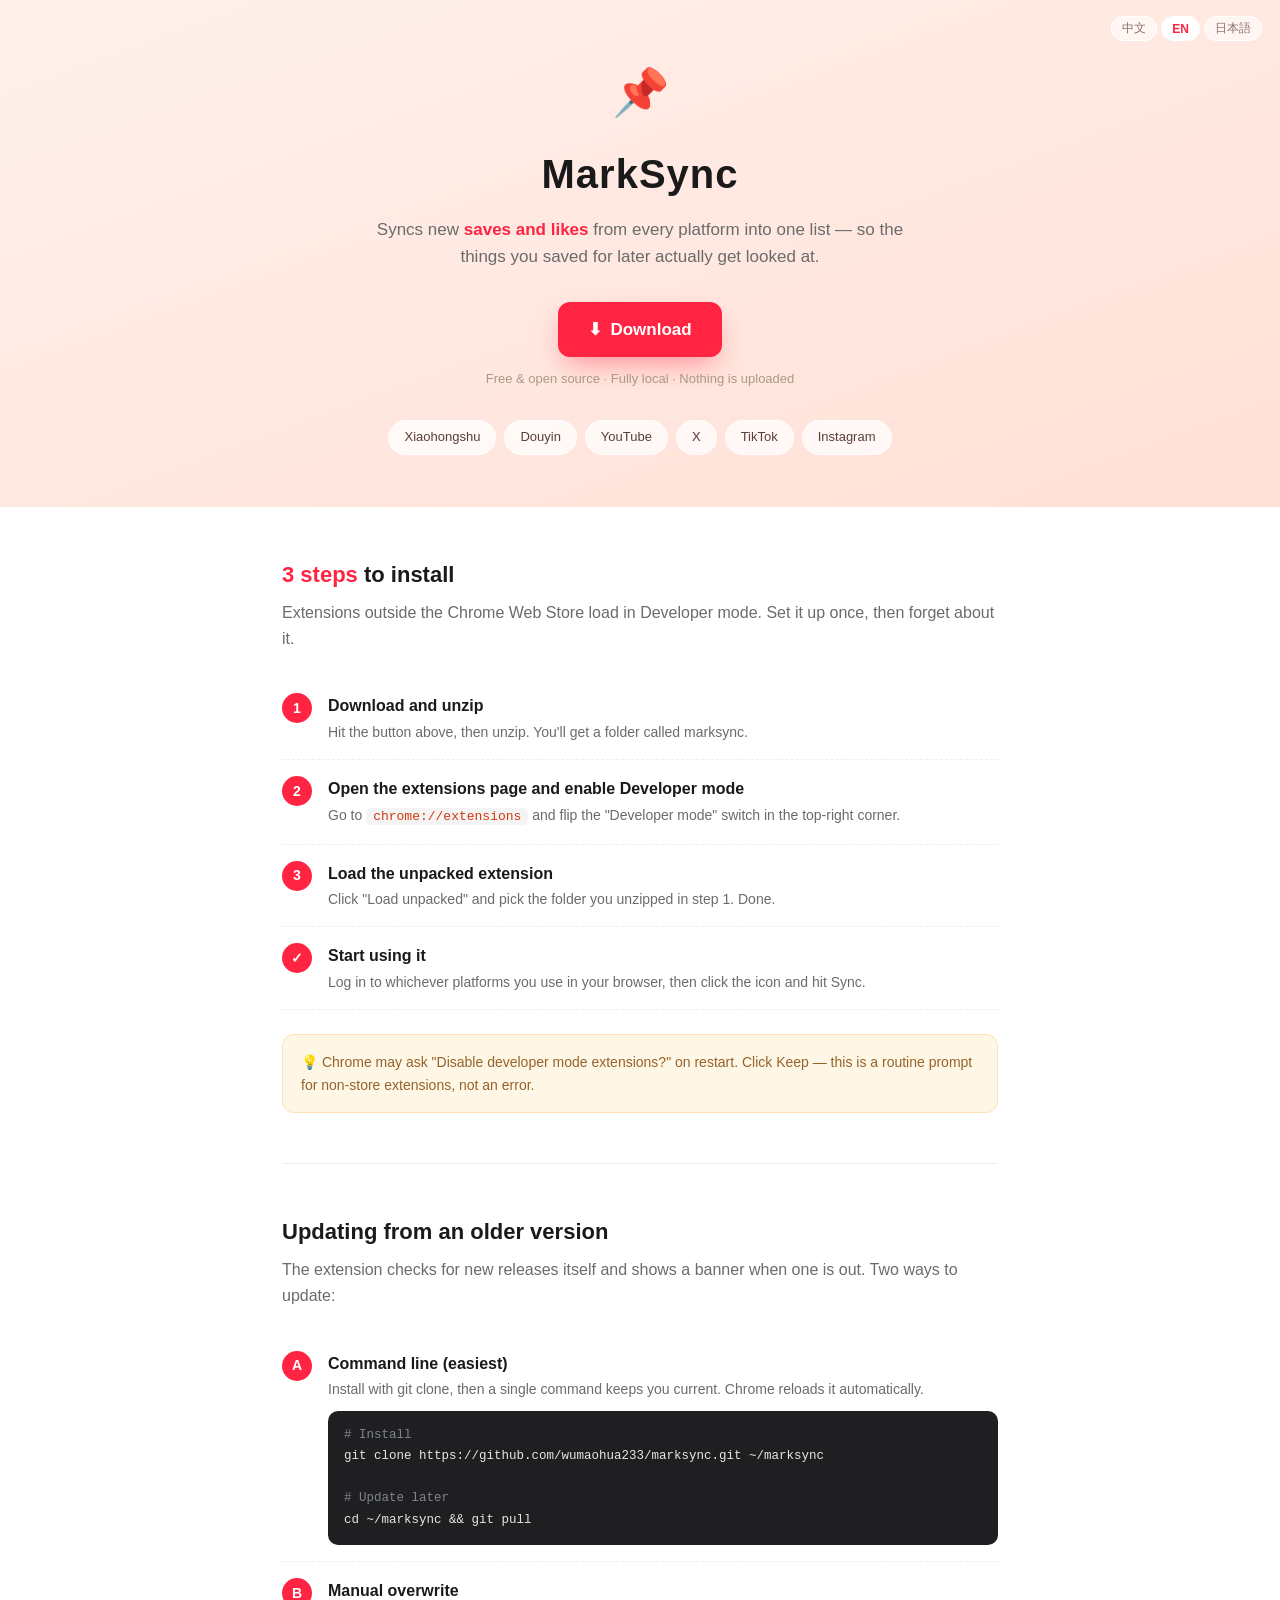
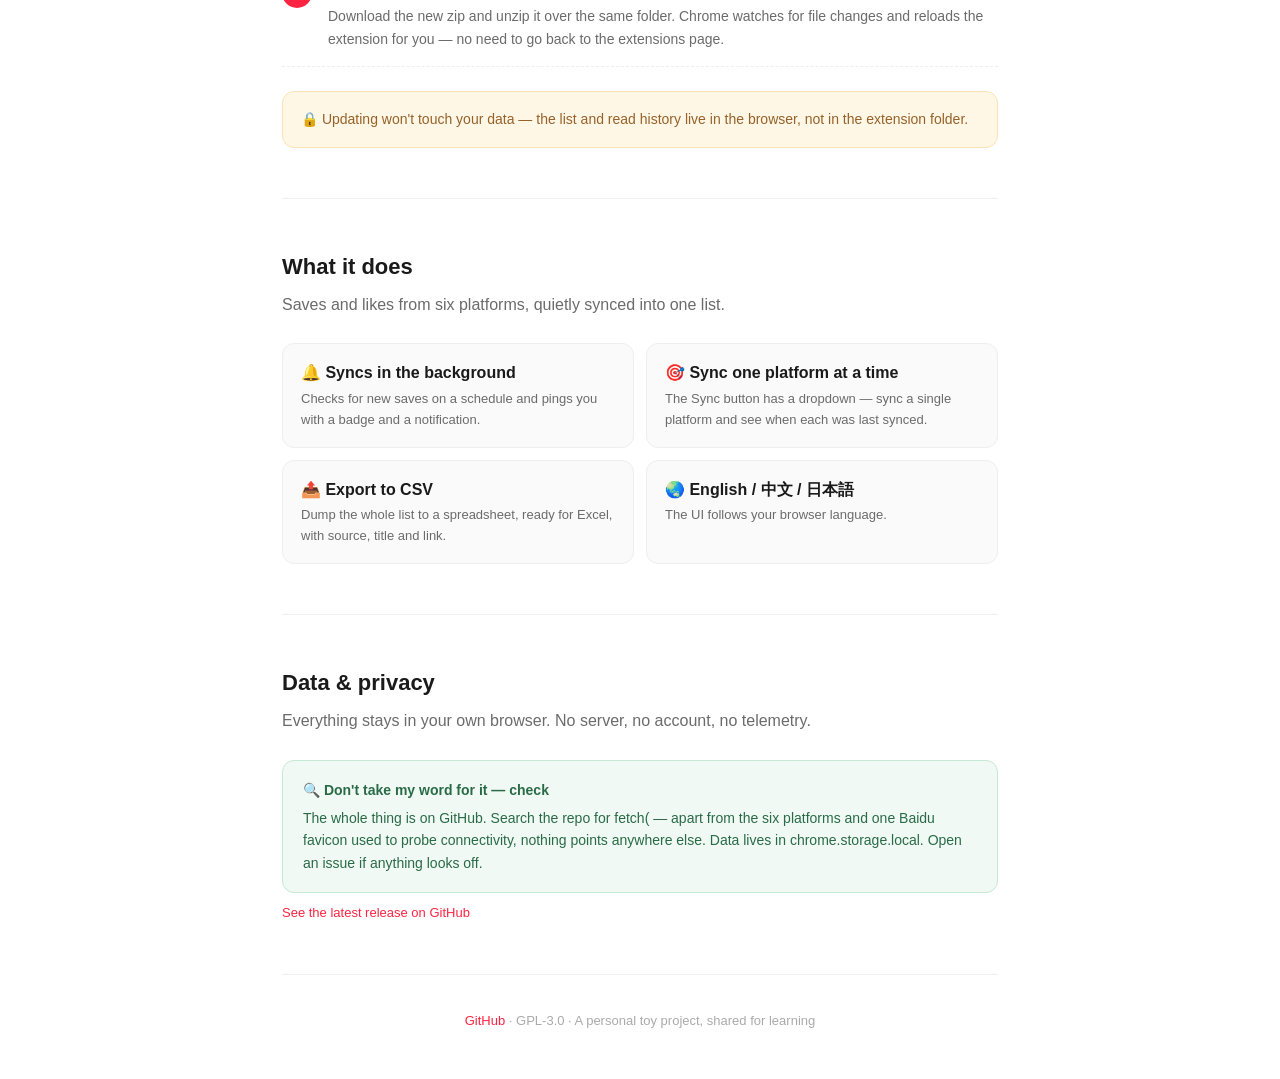
==== docs/index.html @ 28d31c55 "改名 MarkSync + 中/英/日三语 + 免费分发链路 改名 - 产品名统一为 MarkSync（三种语言界面一致） - 技术名由 daihuizaikan 改为 marksync（包名、文件夹" ====
<!DOCTYPE html>
<html lang="zh-CN">
<head>
<meta charset="UTF-8">
<meta name="viewport" content="width=device-width, initial-scale=1">
<title>MarkSync — 收藏点赞同步</title>
<meta name="description" content="自动同步小红书/抖音/YouTube/X/TikTok/Instagram 的收藏与点赞新增。纯本地、开源、不上传任何数据。">
<style>
  * { margin: 0; padding: 0; box-sizing: border-box; }
  :root { --red: #FF2442; --ink: #1a1a1a; --gray: #6b6b6b; --line: #eee; }
  body { font-family: -apple-system, "PingFang SC", "Hiragino Sans", "Yu Gothic UI", "Microsoft YaHei", "Noto Sans CJK", sans-serif; color: var(--ink); line-height: 1.6; background: #fff; }
  .wrap { max-width: 760px; margin: 0 auto; padding: 0 22px; }
  a { color: inherit; }

  .hero { background: linear-gradient(160deg, #FFF1EC 0%, #FFE0D6 100%); padding: 56px 0 52px; text-align: center; position: relative; }
  .logo { font-size: 46px; }
  h1 { font-size: 40px; font-weight: 800; margin: 12px 0 10px; letter-spacing: 1px; }
  .sub { font-size: 17px; color: var(--gray); max-width: 540px; margin: 0 auto 6px; }
  .sub em { font-style: normal; color: var(--red); font-weight: 600; }
  .dl { display: inline-flex; align-items: center; gap: 8px; margin-top: 26px; background: var(--red); color: #fff; font-size: 17px; font-weight: 600; padding: 14px 30px; border-radius: 12px; text-decoration: none; box-shadow: 0 12px 28px -8px rgba(255,36,66,.5); transition: transform .12s; }
  .dl:hover { transform: translateY(-2px); }
  .dl[aria-disabled="true"] { opacity: .6; pointer-events: none; }
  .dl-note { display: block; margin-top: 12px; font-size: 13px; color: #a98; }
  .plats { display: flex; flex-wrap: wrap; justify-content: center; gap: 8px; margin-top: 30px; }
  .plat { background: rgba(255,255,255,.75); border: 1px solid #fff; border-radius: 999px; padding: 6px 15px; font-size: 13px; font-weight: 500; color: #5a3e38; }

  .langs { position: absolute; top: 16px; right: 18px; display: flex; gap: 4px; }
  .langs button { border: 1px solid rgba(255,255,255,.9); background: rgba(255,255,255,.6); color: #8a6f66; font-size: 12px; padding: 3px 10px; border-radius: 999px; cursor: pointer; font-family: inherit; }
  .langs button:hover { background: #fff; }
  .langs button.on { background: #fff; color: var(--red); font-weight: 600; }

  section { padding: 50px 0; border-bottom: 1px solid var(--line); }
  h2 { font-size: 22px; font-weight: 700; margin-bottom: 8px; }
  h2 .n { color: var(--red); }
  .lead { color: var(--gray); margin-bottom: 26px; }

  .step { display: flex; gap: 16px; padding: 16px 0; border-bottom: 1px dashed #eee; }
  .step:last-child { border-bottom: none; }
  .step .idx { flex-shrink: 0; width: 30px; height: 30px; border-radius: 50%; background: var(--red); color: #fff; font-weight: 700; display: flex; align-items: center; justify-content: center; font-size: 14px; }
  .step .body { flex: 1; }
  .step .t { font-weight: 600; }
  .step .d { color: var(--gray); font-size: 14px; margin-top: 2px; }
  code { background: #f4f4f5; border-radius: 5px; padding: 1px 7px; font-family: "SF Mono", Menlo, monospace; font-size: 13px; color: #d4380d; }

  pre { background: #1f1f22; color: #e6e6e6; border-radius: 10px; padding: 14px 16px; overflow-x: auto; margin: 10px 0 0; }
  pre code { background: none; color: inherit; padding: 0; font-size: 12.5px; line-height: 1.7; }
  pre .c { color: #7d8590; }

  .feat { display: grid; grid-template-columns: 1fr 1fr; gap: 12px; }
  .feat .f { background: #fafafa; border: 1px solid var(--line); border-radius: 12px; padding: 16px 18px; }
  .feat .f .ft { font-weight: 600; margin-bottom: 3px; }
  .feat .f .fd { font-size: 13px; color: var(--gray); }

  .callout { background: #FFF7E6; border: 1px solid #FFE1B3; border-radius: 12px; padding: 16px 18px; font-size: 14px; color: #96622a; margin-top: 24px; }
  .privacy { background: #F0F9F4; border: 1px solid #C6E9D4; border-radius: 12px; padding: 18px 20px; font-size: 14px; color: #2a6b47; margin-top: 22px; }
  .privacy .pt { font-weight: 700; margin-bottom: 6px; }
  .ver { font-size: 13px; color: var(--gray); margin-top: 10px; }
  .ver a { color: var(--red); text-decoration: none; }

  footer { text-align: center; padding: 36px 0 46px; color: #aaa; font-size: 13px; }
  footer a { color: var(--red); text-decoration: none; }

  @media (max-width: 560px) { h1 { font-size: 32px; } .feat { grid-template-columns: 1fr; } .langs { position: static; justify-content: center; margin-bottom: 18px; } }
</style>
</head>
<body>
  <div class="hero">
    <div class="wrap">
      <div class="langs" id="langs"></div>
      <div class="logo">📌</div>
      <h1 data-i18n="name">MarkSync</h1>
      <p class="sub" data-i18n-html="tagline">自动同步你在各平台的<em>收藏与点赞</em>，攒成一份待看清单 —— 专治"刷到就收藏，收藏就吃灰"。</p>
      <a class="dl" id="dl" href="https://github.com/wumaohua233/marksync/releases/latest">⬇ <span data-i18n="dl">下载插件</span></a>
      <span class="dl-note" data-i18n="dlNote">免费开源 · 纯本地 · 不上传任何数据</span>
      <div class="plats" id="plats"></div>
    </div>
  </div>

  <div class="wrap">
    <section>
      <h2><span class="n" data-i18n="installN">3 步</span> <span data-i18n="installTitle">安装</span></h2>
      <p class="lead" data-i18n="installLead">Chrome 非商店扩展需要「开发者模式」加载，一次装好，之后自动用。</p>
      <div class="step"><div class="idx">1</div><div class="body"><div class="t" data-i18n="s1t">下载并解压</div><div class="d" data-i18n="s1d">点上面的按钮下载 zip，解压得到一个 marksync 文件夹。</div></div></div>
      <div class="step"><div class="idx">2</div><div class="body"><div class="t" data-i18n="s2t">打开扩展页，开「开发者模式」</div><div class="d" data-i18n-html="s2d">Chrome 地址栏输入 <code>chrome://extensions</code> 回车，打开右上角的「开发者模式」开关。</div></div></div>
      <div class="step"><div class="idx">3</div><div class="body"><div class="t" data-i18n="s3t">加载已解压的扩展程序</div><div class="d" data-i18n="s3d">点「加载已解压的扩展程序」，选中第 1 步解压出的那个文件夹 —— 装好了。</div></div></div>
      <div class="step"><div class="idx">✓</div><div class="body"><div class="t" data-i18n="s4t">开始用</div><div class="d" data-i18n="s4d">在浏览器登录你要追的平台网页版，点插件图标 →「同步」。</div></div></div>
      <div class="callout" data-i18n="callout">💡 每次重启 Chrome 可能提示「要停用开发者模式扩展吗」，点「保留」别停用即可。这是 Chrome 对非商店扩展的常规提醒，不是出错。</div>
    </section>

    <section>
      <h2 data-i18n="upTitle">装了旧版怎么更新</h2>
      <p class="lead" data-i18n="upLead">扩展会自己检查新版本，有新版本时弹出提示。更新有两条路：</p>
      <div class="step"><div class="idx">A</div><div class="body">
        <div class="t" data-i18n="upCmdT">命令行（最省事，推荐）</div>
        <div class="d" data-i18n="upCmdD">装的时候用 git clone，以后一条命令更新，Chrome 会自动重新加载。</div>
<pre><code><span class="c"># <span data-i18n="upCmdInstall">首次安装</span></span>
git clone https://github.com/wumaohua233/marksync.git ~/marksync

<span class="c"># <span data-i18n="upCmdUpdate">以后更新</span></span>
cd ~/marksync &amp;&amp; git pull</code></pre>
      </div></div>
      <div class="step"><div class="idx">B</div><div class="body">
        <div class="t" data-i18n="upManT">手动覆盖</div>
        <div class="d" data-i18n="upManD">下载新 zip，解压后覆盖到原来那个文件夹。Chrome 会监视文件变化并自动重载，不用回扩展页点刷新。</div>
      </div></div>
      <div class="callout" data-i18n="upNote">🔒 更新不会动你的数据 —— 清单和已读记录都存在浏览器里，和扩展文件夹无关。</div>
    </section>

    <section>
      <h2 data-i18n="featTitle">它能做什么</h2>
      <p class="lead" data-i18n="featLead">6 个平台的收藏/点赞，后台悄悄同步，攒成一份待看清单。</p>
      <div class="feat">
        <div class="f"><div class="ft" data-i18n="f1t">🔔 后台自动同步</div><div class="fd" data-i18n="f1d">定时检查各平台新收藏，角标 + 通知提醒，不用你手动翻。</div></div>
        <div class="f"><div class="ft" data-i18n="f2t">🎯 按平台单独同步</div><div class="fd" data-i18n="f2d">同步按钮带下拉，可只同步某个平台，并显示各自上次同步时间。</div></div>
        <div class="f"><div class="ft" data-i18n="f3t">📤 一键导出 CSV</div><div class="fd" data-i18n="f3d">整个清单导成表格，Excel 直接打开，来源/标题/链接一应俱全。</div></div>
        <div class="f"><div class="ft" data-i18n="f4t">🌏 中/英/日 三语</div><div class="fd" data-i18n="f4d">界面跟随浏览器语言自动切换。</div></div>
      </div>
    </section>

    <section>
      <h2 data-i18n="privTitle">数据与隐私</h2>
      <p class="lead" data-i18n="privLead">所有数据只存在你自己的浏览器里。没有服务器，没有账号，没有任何上报。</p>
      <div class="privacy">
        <div class="pt" data-i18n="privVerifyT">🔍 不用信我，你可以自己核验</div>
        <div data-i18n="privVerifyD">代码全在 GitHub 上。全仓库搜索 fetch( ，除了 6 个平台和一个用于探测网络的百度 favicon，没有任何指向第三方的请求；数据存在 chrome.storage.local。有疑惑可以直接在仓库里提 issue。</div>
      </div>
      <p class="ver" id="ver"></p>
    </section>
  </div>

  <footer>
    <a href="https://github.com/wumaohua233/marksync">GitHub</a> · GPL-3.0 ·
    <span data-i18n="footer">个人玩具项目，仅供学习交流</span>
  </footer>

<script>
const REPO = "wumaohua233/marksync";
const API  = "https://api.github.com/repos/" + REPO + "/releases/latest";

const I18N = {
  zh_CN: {
    title: "MarkSync — 收藏点赞同步",
    name: "MarkSync",
    tagline: '自动同步你在各平台的<em>收藏与点赞</em>，攒成一份待看清单 —— 专治"刷到就收藏，收藏就吃灰"。',
    dl: "下载插件", dlNote: "免费开源 · 纯本地 · 不上传任何数据",
    installN: "3 步", installTitle: "安装",
    installLead: "Chrome 非商店扩展需要「开发者模式」加载，一次装好，之后自动用。",
    s1t: "下载并解压", s1d: "点上面的按钮下载 zip，解压得到一个 marksync 文件夹。",
    s2t: "打开扩展页，开「开发者模式」", s2d: 'Chrome 地址栏输入 <code>chrome://extensions</code> 回车，打开右上角的「开发者模式」开关。',
    s3t: "加载已解压的扩展程序", s3d: "点「加载已解压的扩展程序」，选中第 1 步解压出的那个文件夹 —— 装好了。",
    s4t: "开始用", s4d: "在浏览器登录你要追的平台网页版，点插件图标 →「同步」。",
    callout: "💡 每次重启 Chrome 可能提示「要停用开发者模式扩展吗」，点「保留」别停用即可。这是 Chrome 对非商店扩展的常规提醒，不是出错。",
    upTitle: "装了旧版怎么更新",
    upLead: "扩展会自己检查新版本，有新版本时弹出提示。更新有两条路：",
    upCmdT: "命令行（最省事，推荐）",
    upCmdD: "装的时候用 git clone，以后一条命令更新，Chrome 会自动重新加载。",
    upCmdInstall: "首次安装", upCmdUpdate: "以后更新",
    upManT: "手动覆盖",
    upManD: "下载新 zip，解压后覆盖到原来那个文件夹。Chrome 会监视文件变化并自动重载，不用回扩展页点刷新。",
    upNote: "🔒 更新不会动你的数据 —— 清单和已读记录都存在浏览器里，和扩展文件夹无关。",
    featTitle: "它能做什么",
    featLead: "6 个平台的收藏/点赞，后台悄悄同步，攒成一份待看清单。",
    f1t: "🔔 后台自动同步", f1d: "定时检查各平台新收藏，角标 + 通知提醒，不用你手动翻。",
    f2t: "🎯 按平台单独同步", f2d: "同步按钮带下拉，可只同步某个平台，并显示各自上次同步时间。",
    f3t: "📤 一键导出 CSV", f3d: "整个清单导成表格，Excel 直接打开，来源/标题/链接一应俱全。",
    f4t: "🌏 中/英/日 三语", f4d: "界面跟随浏览器语言自动切换。",
    privTitle: "数据与隐私",
    privLead: "所有数据只存在你自己的浏览器里。没有服务器，没有账号，没有任何上报。",
    privVerifyT: "🔍 不用信我，你可以自己核验",
    privVerifyD: "代码全在 GitHub 上。全仓库搜索 fetch( ，除了 6 个平台和一个用于探测网络的百度 favicon，没有任何指向第三方的请求；数据存在 chrome.storage.local。有疑惑可以直接在仓库里提 issue。",
    footer: "个人玩具项目，仅供学习交流",
    latest: (v) => `<a href="https://github.com/${REPO}/releases/tag/v${v}" target="_blank" rel="noopener">最新版本 v${v}</a> · <a href="https://github.com/${REPO}/releases" target="_blank" rel="noopener">更新日志</a>`,
    noRelease: (u) => `<a href="${u}" target="_blank" rel="noopener">在 GitHub 上查看最新版本</a>`,
  },
  en: {
    title: "MarkSync — saved & liked, all in one list",
    name: "MarkSync",
    tagline: 'Syncs new <em>saves and likes</em> from every platform into one list — so the things you saved for later actually get looked at.',
    dl: "Download", dlNote: "Free & open source · Fully local · Nothing is uploaded",
    installN: "3 steps", installTitle: "to install",
    installLead: "Extensions outside the Chrome Web Store load in Developer mode. Set it up once, then forget about it.",
    s1t: "Download and unzip", s1d: "Hit the button above, then unzip. You'll get a folder called marksync.",
    s2t: "Open the extensions page and enable Developer mode", s2d: 'Go to <code>chrome://extensions</code> and flip the "Developer mode" switch in the top-right corner.',
    s3t: "Load the unpacked extension", s3d: 'Click "Load unpacked" and pick the folder you unzipped in step 1. Done.',
    s4t: "Start using it", s4d: "Log in to whichever platforms you use in your browser, then click the icon and hit Sync.",
    callout: '💡 Chrome may ask "Disable developer mode extensions?" on restart. Click Keep — this is a routine prompt for non-store extensions, not an error.',
    upTitle: "Updating from an older version",
    upLead: "The extension checks for new releases itself and shows a banner when one is out. Two ways to update:",
    upCmdT: "Command line (easiest)",
    upCmdD: "Install with git clone, then a single command keeps you current. Chrome reloads it automatically.",
    upCmdInstall: "Install", upCmdUpdate: "Update later",
    upManT: "Manual overwrite",
    upManD: "Download the new zip and unzip it over the same folder. Chrome watches for file changes and reloads the extension for you — no need to go back to the extensions page.",
    upNote: "🔒 Updating won't touch your data — the list and read history live in the browser, not in the extension folder.",
    featTitle: "What it does",
    featLead: "Saves and likes from six platforms, quietly synced into one list.",
    f1t: "🔔 Syncs in the background", f1d: "Checks for new saves on a schedule and pings you with a badge and a notification.",
    f2t: "🎯 Sync one platform at a time", f2d: "The Sync button has a dropdown — sync a single platform and see when each was last synced.",
    f3t: "📤 Export to CSV", f3d: "Dump the whole list to a spreadsheet, ready for Excel, with source, title and link.",
    f4t: "🌏 English / 中文 / 日本語", f4d: "The UI follows your browser language.",
    privTitle: "Data & privacy",
    privLead: "Everything stays in your own browser. No server, no account, no telemetry.",
    privVerifyT: "🔍 Don't take my word for it — check",
    privVerifyD: "The whole thing is on GitHub. Search the repo for fetch( — apart from the six platforms and one Baidu favicon used to probe connectivity, nothing points anywhere else. Data lives in chrome.storage.local. Open an issue if anything looks off.",
    footer: "A personal toy project, shared for learning",
    latest: (v) => `<a href="https://github.com/${REPO}/releases/tag/v${v}" target="_blank" rel="noopener">Latest v${v}</a> · <a href="https://github.com/${REPO}/releases" target="_blank" rel="noopener">changelog</a>`,
    noRelease: (u) => `<a href="${u}" target="_blank" rel="noopener">See the latest release on GitHub</a>`,
  },
  ja: {
    title: "MarkSync — 保存といいねをひとつのリストに",
    name: "MarkSync",
    tagline: "各プラットフォームの<em>保存といいね</em>を自動で同期して、ひとつのリストに。あとで見るつもりが溜まったまま、を解消します。",
    dl: "ダウンロード", dlNote: "無料・オープンソース · 完全ローカル · 送信なし",
    installN: "3 ステップ", installTitle: "でインストール",
    installLead: "Chrome ウェブストア以外の拡張機能は「デベロッパーモード」で読み込みます。一度設定すれば、あとは自動です。",
    s1t: "ダウンロードして解凍", s1d: "上のボタンで zip をダウンロードし、解凍します。marksync というフォルダが出てきます。",
    s2t: "拡張機能ページを開き、デベロッパーモードをオン", s2d: 'アドレスバーに <code>chrome://extensions</code> と入力して開き、右上の「デベロッパーモード」をオンにします。',
    s3t: "パッケージ化されていない拡張機能を読み込む", s3d: "「パッケージ化されていない拡張機能を読み込む」をクリックし、手順 1 で解凍したフォルダを選びます。完了です。",
    s4t: "使ってみる", s4d: "ブラウザで各プラットフォームにログインし、拡張機能のアイコンをクリックして「同期」を押します。",
    callout: "💡 Chrome の再起動時に「デベロッパーモードの拡張機能を無効にしますか？」と聞かれることがあります。「保持」を選べば大丈夫です。ストア外の拡張機能に対する通常の確認で、エラーではありません。",
    upTitle: "旧バージョンからの更新",
    upLead: "拡張機能が自分で新バージョンを確認し、あれば通知します。更新方法は 2 通り：",
    upCmdT: "コマンドライン（いちばん簡単）",
    upCmdD: "git clone でインストールしておけば、コマンド 1 つで更新できます。Chrome が自動で再読み込みします。",
    upCmdInstall: "初回インストール", upCmdUpdate: "以降の更新",
    upManT: "手動で上書き",
    upManD: "新しい zip をダウンロードし、同じフォルダに上書き解凍します。Chrome はファイルの変更を監視して自動で再読み込みするので、拡張機能ページに戻る必要はありません。",
    upNote: "🔒 更新してもデータは消えません。リストと既読履歴はブラウザ側に保存されており、拡張機能のフォルダとは無関係です。",
    featTitle: "できること",
    featLead: "6 つのプラットフォームの保存といいねを、裏で静かに同期してひとつのリストに。",
    f1t: "🔔 バックグラウンドで自動同期", f1d: "定期的に新着を確認し、バッジと通知で知らせます。手動で探す必要はありません。",
    f2t: "🎯 プラットフォーム単位で同期", f2d: "同期ボタンのドロップダウンから 1 つだけ同期できます。それぞれの前回同期時刻も表示します。",
    f3t: "📤 CSV エクスポート", f3d: "リスト全体を表形式で書き出します。Excel でそのまま開け、ソース・タイトル・リンクが入っています。",
    f4t: "🌏 日本語 / English / 中文", f4d: "UI はブラウザの言語に合わせて自動で切り替わります。",
    privTitle: "データとプライバシー",
    privLead: "データはすべてあなたのブラウザの中だけにあります。サーバーもアカウントも、送信もありません。",
    privVerifyT: "🔍 信用しなくて大丈夫、自分で確認できます",
    privVerifyD: "コードはすべて GitHub にあります。リポジトリ全体で fetch( を検索してみてください。6 つのプラットフォームと、接続確認に使う 1 つの Baidu favicon 以外に、外部へのリクエストはありません。データは chrome.storage.local に保存されます。気になる点は Issue でどうぞ。",
    footer: "個人の趣味プロジェクトです",
    latest: (v) => `<a href="https://github.com/${REPO}/releases/tag/v${v}" target="_blank" rel="noopener">最新版 v${v}</a> · <a href="https://github.com/${REPO}/releases" target="_blank" rel="noopener">変更履歴</a>`,
    noRelease: (u) => `<a href="${u}" target="_blank" rel="noopener">GitHub で最新リリースを見る</a>`,
  },
};

const PLATFORMS = {
  zh_CN: ["小红书", "抖音", "YouTube", "X", "TikTok", "Instagram"],
  en: ["Xiaohongshu", "Douyin", "YouTube", "X", "TikTok", "Instagram"],
  ja: ["小紅書", "抖音", "YouTube", "X", "TikTok", "Instagram"],
};
const LANG_NAMES = { zh_CN: "中文", en: "EN", ja: "日本語" };

const saved = localStorage.getItem("marksync-lang");
const fromUrl = new URLSearchParams(location.search).get("lang");
const browser = (navigator.language || "en").toLowerCase();
const guess = browser.startsWith("zh") ? "zh_CN" : browser.startsWith("ja") ? "ja" : "en";
let lang = [saved, fromUrl].find((v) => v && I18N[v]) || guess;

function apply(next) {
  lang = next;
  localStorage.setItem("marksync-lang", lang);
  const d = I18N[lang];
  document.documentElement.lang = lang.replace("_", "-");
  document.title = d.title;

  document.querySelectorAll("[data-i18n]").forEach((el) => {
    const v = d[el.dataset.i18n];
    if (v != null) el.textContent = v;
  });
  document.querySelectorAll("[data-i18n-html]").forEach((el) => {
    const v = d[el.dataset.i18nHtml];
    if (v != null) el.innerHTML = v;
  });

  document.getElementById("plats").innerHTML = PLATFORMS[lang]
    .map((p) => `<span class="plat">${p}</span>`)
    .join("");

  document.getElementById("langs").innerHTML = Object.keys(I18N)
    .map((k) => `<button data-lang="${k}" class="${k === lang ? "on" : ""}">${LANG_NAMES[k]}</button>`)
    .join("");
  document.querySelectorAll("#langs button").forEach((b) => {
    b.addEventListener("click", () => apply(b.dataset.lang));
  });

  renderDl();
  renderVersion(); // 语言变了，下载按钮和版本号两处文案都要跟着换
}

let release = null;

// 下载按钮上的版本号：拿到了就显示，没拿到就只显示「下载」，不显示假版本号
function renderDl() {
  const dl = document.getElementById("dl");
  if (release?.zip) dl.href = release.zip;
  const v = release?.version ? " v" + release.version : "";
  dl.innerHTML = `⬇ <span>${I18N[lang].dl}${v}</span>`;
}

function renderVersion() {
  const el = document.getElementById("ver");
  const d = I18N[lang];
  if (!release) return;
  el.innerHTML = release.version ? d.latest(release.version) : d.noRelease(release.url);
}

// 版本和下载链接的取值顺序：
//   ① dl/latest.json —— 同源，zip 就在本站 dl/ 下。发版时由 GitHub Action 镜像过来。
//      同源意味着用户的浏览器不需要连 GitHub 就能下载，慢网络/直连不通时照样能用。
//   ② GitHub Releases API —— dl/ 还没生成时兜底。
//   ③ Releases 页面 —— 全都失败（离线 / 限流 / 还没发过版）时的兑底，点击仍然能用。
async function loadRelease() {
  const fallback = `https://github.com/${REPO}/releases/latest`;

  // ① 同源镜像
  try {
    const r = await fetch("dl/latest.json", { cache: "no-store" });
    if (r.ok) {
      const j = await r.json();
      if (j && j.version && j.file) {
        const href = "dl/" + j.file;
        release = { version: String(j.version), zip: href, url: href };
        renderDl();
        renderVersion();
        return;
      }
    }
  } catch (_) {
    /* 没有 dl/ 目录，往下走 */
  }

  // ② GitHub Releases API
  try {
    const r = await fetch(API, { headers: { Accept: "application/vnd.github+json" } });
    if (!r.ok) throw new Error("HTTP " + r.status);
    const j = await r.json();
    const version = String(j.tag_name || "").replace(/^v/i, "");
    const asset = (j.assets || []).find((a) => a.name.endsWith(".zip"));
    release = { version, url: j.html_url || fallback, zip: asset ? asset.browser_download_url : null };
  } catch (_) {
    // ③ 全挂
    release = { version: null, url: fallback, zip: null };
  }
  renderDl();
  renderVersion();
}

apply(lang);
loadRelease();
</script>
</body>
</html>
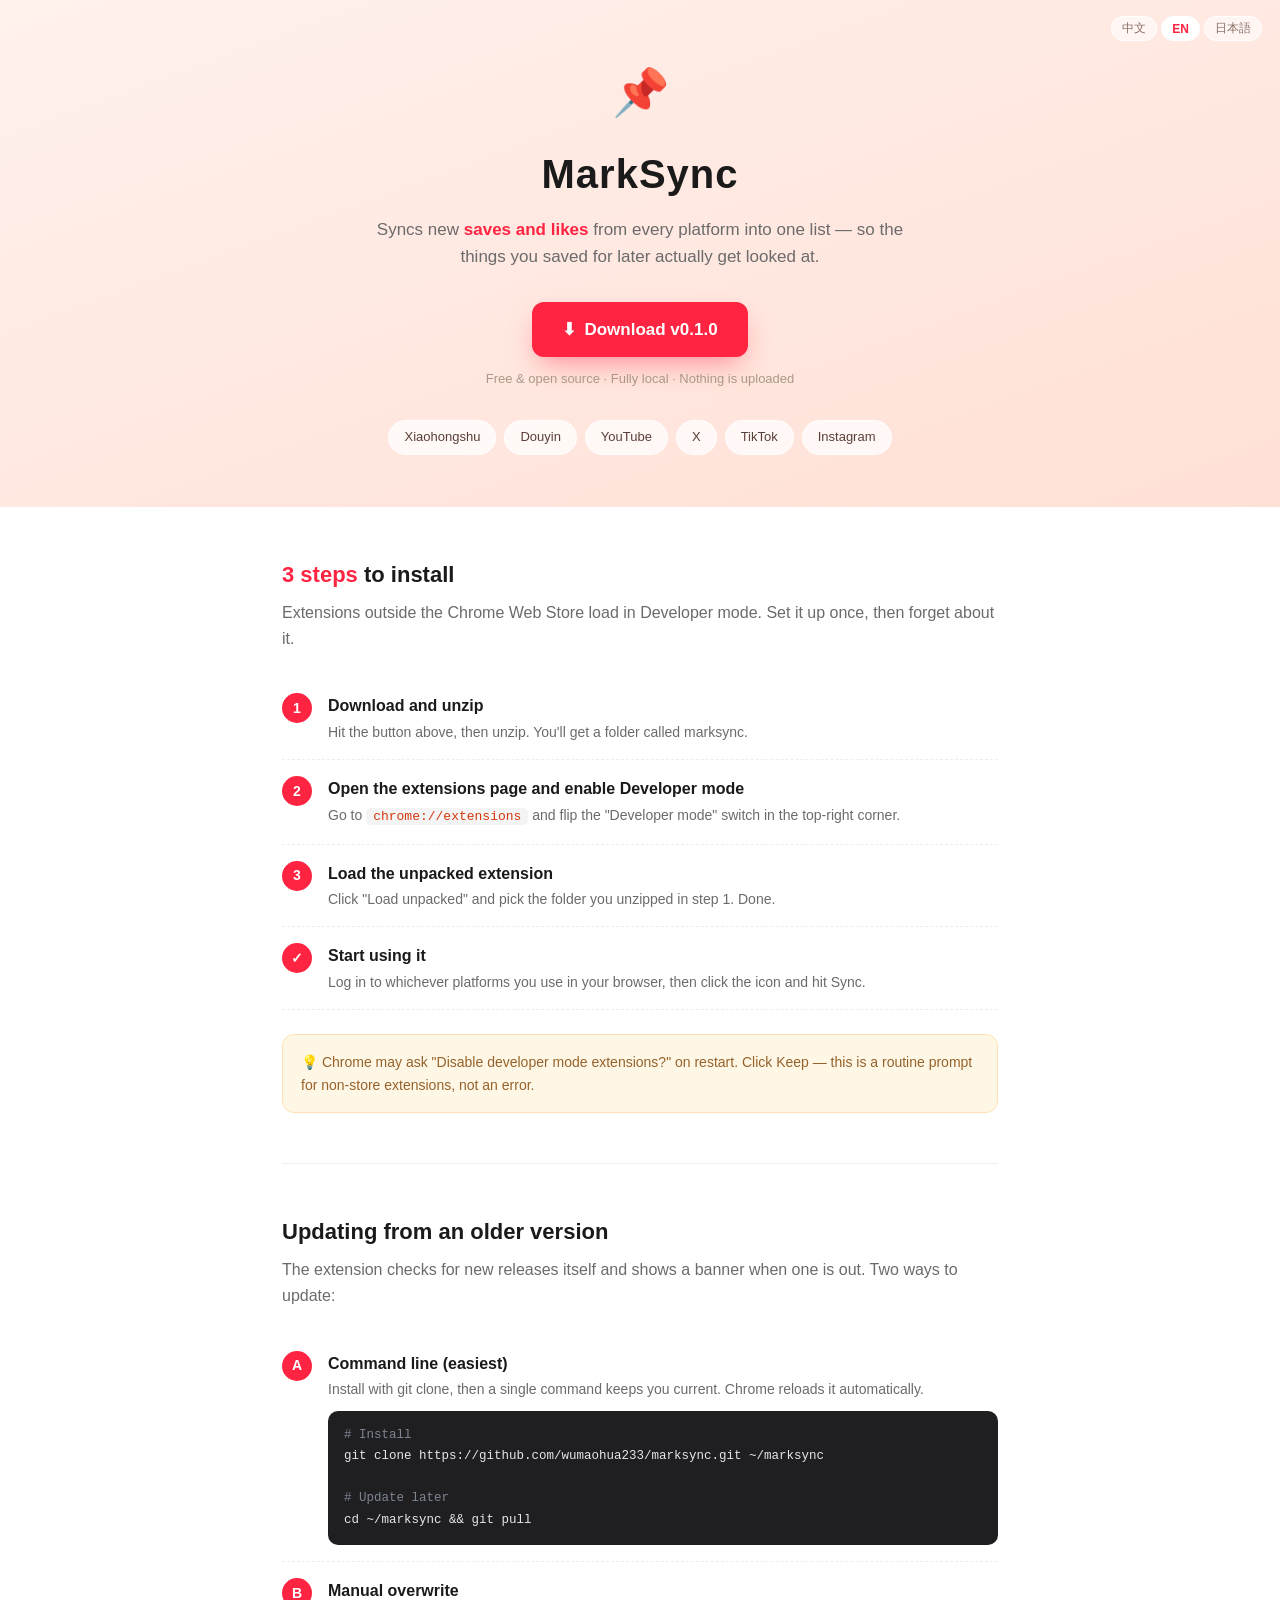
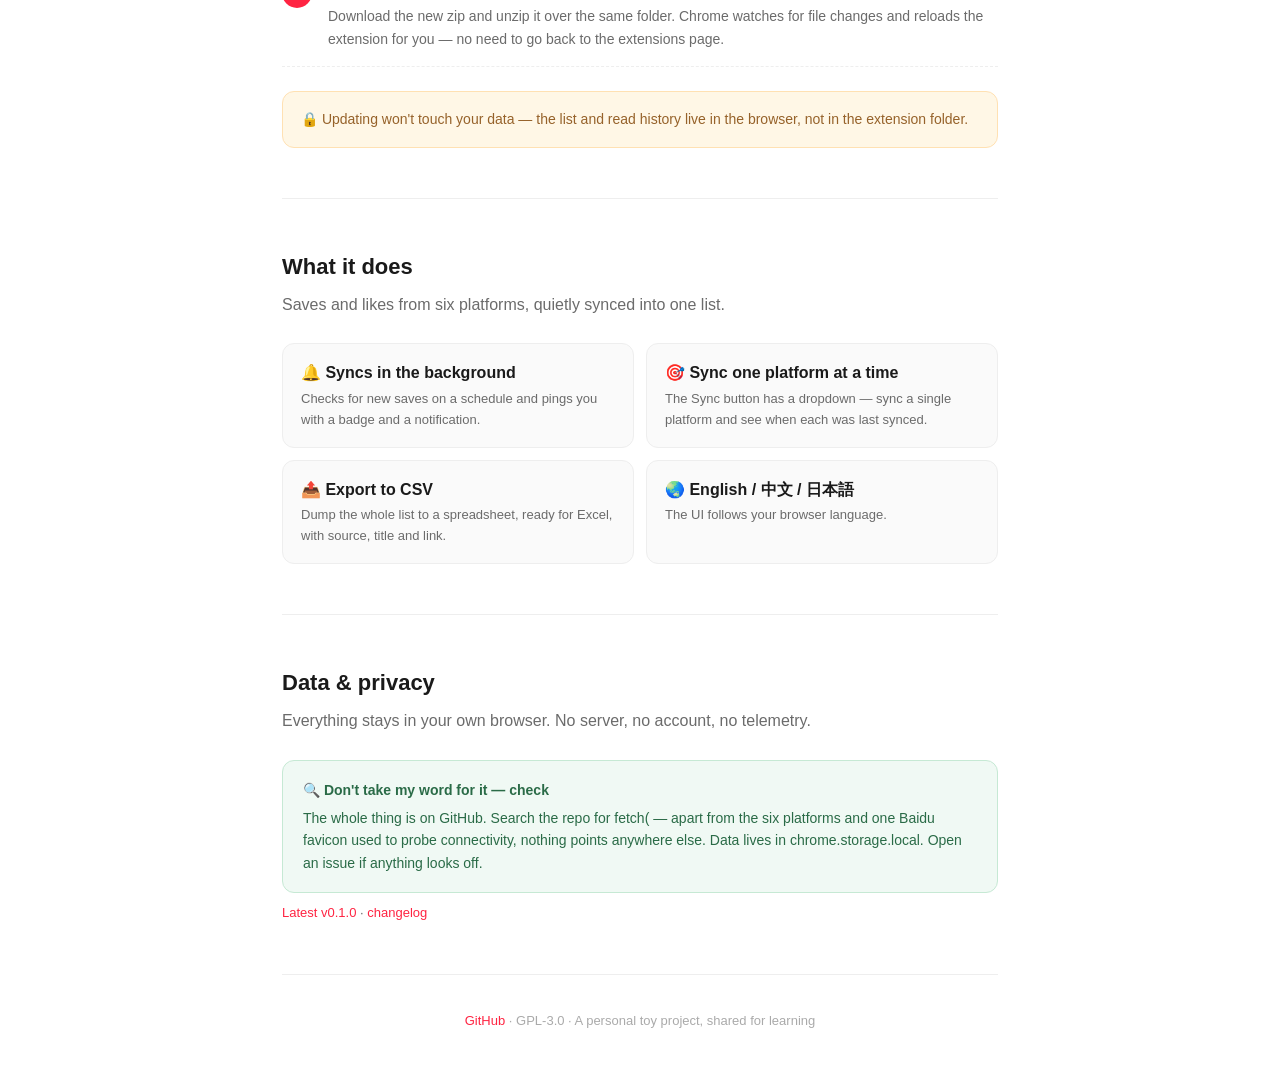
==== commit e9e76985: "更新检查改读自己站点，顺便修 _headers 规则重叠 扩展侧 - lib/update.js 改读 getmarksync.pages.dev/version.json，不再走 GitHub AP" ====
--- a/docs/index.html
+++ b/docs/index.html
@@ -304,7 +304,7 @@
 }
 
 // 版本和下载链接的取值顺序：
-//   ① dl/latest.json —— 同源，zip 就在本站 dl/ 下。发版时由 GitHub Action 镜像过来。
+//   ① version.json —— 同源，zip 就在本站 dl/ 下。发版时由 GitHub Action 镜像过来。
 //      同源意味着用户的浏览器不需要连 GitHub 就能下载，慢网络/直连不通时照样能用。
 //   ② GitHub Releases API —— dl/ 还没生成时兜底。
 //   ③ Releases 页面 —— 全都失败（离线 / 限流 / 还没发过版）时的兑底，点击仍然能用。
@@ -313,7 +313,7 @@
 
   // ① 同源镜像
   try {
-    const r = await fetch("dl/latest.json", { cache: "no-store" });
+    const r = await fetch("version.json", { cache: "no-store" });
     if (r.ok) {
       const j = await r.json();
       if (j && j.version && j.file) {
@@ -325,7 +325,7 @@
       }
     }
   } catch (_) {
-    /* 没有 dl/ 目录，往下走 */
+    /* 没有 version.json，往下走 */
   }
 
   // ② GitHub Releases API
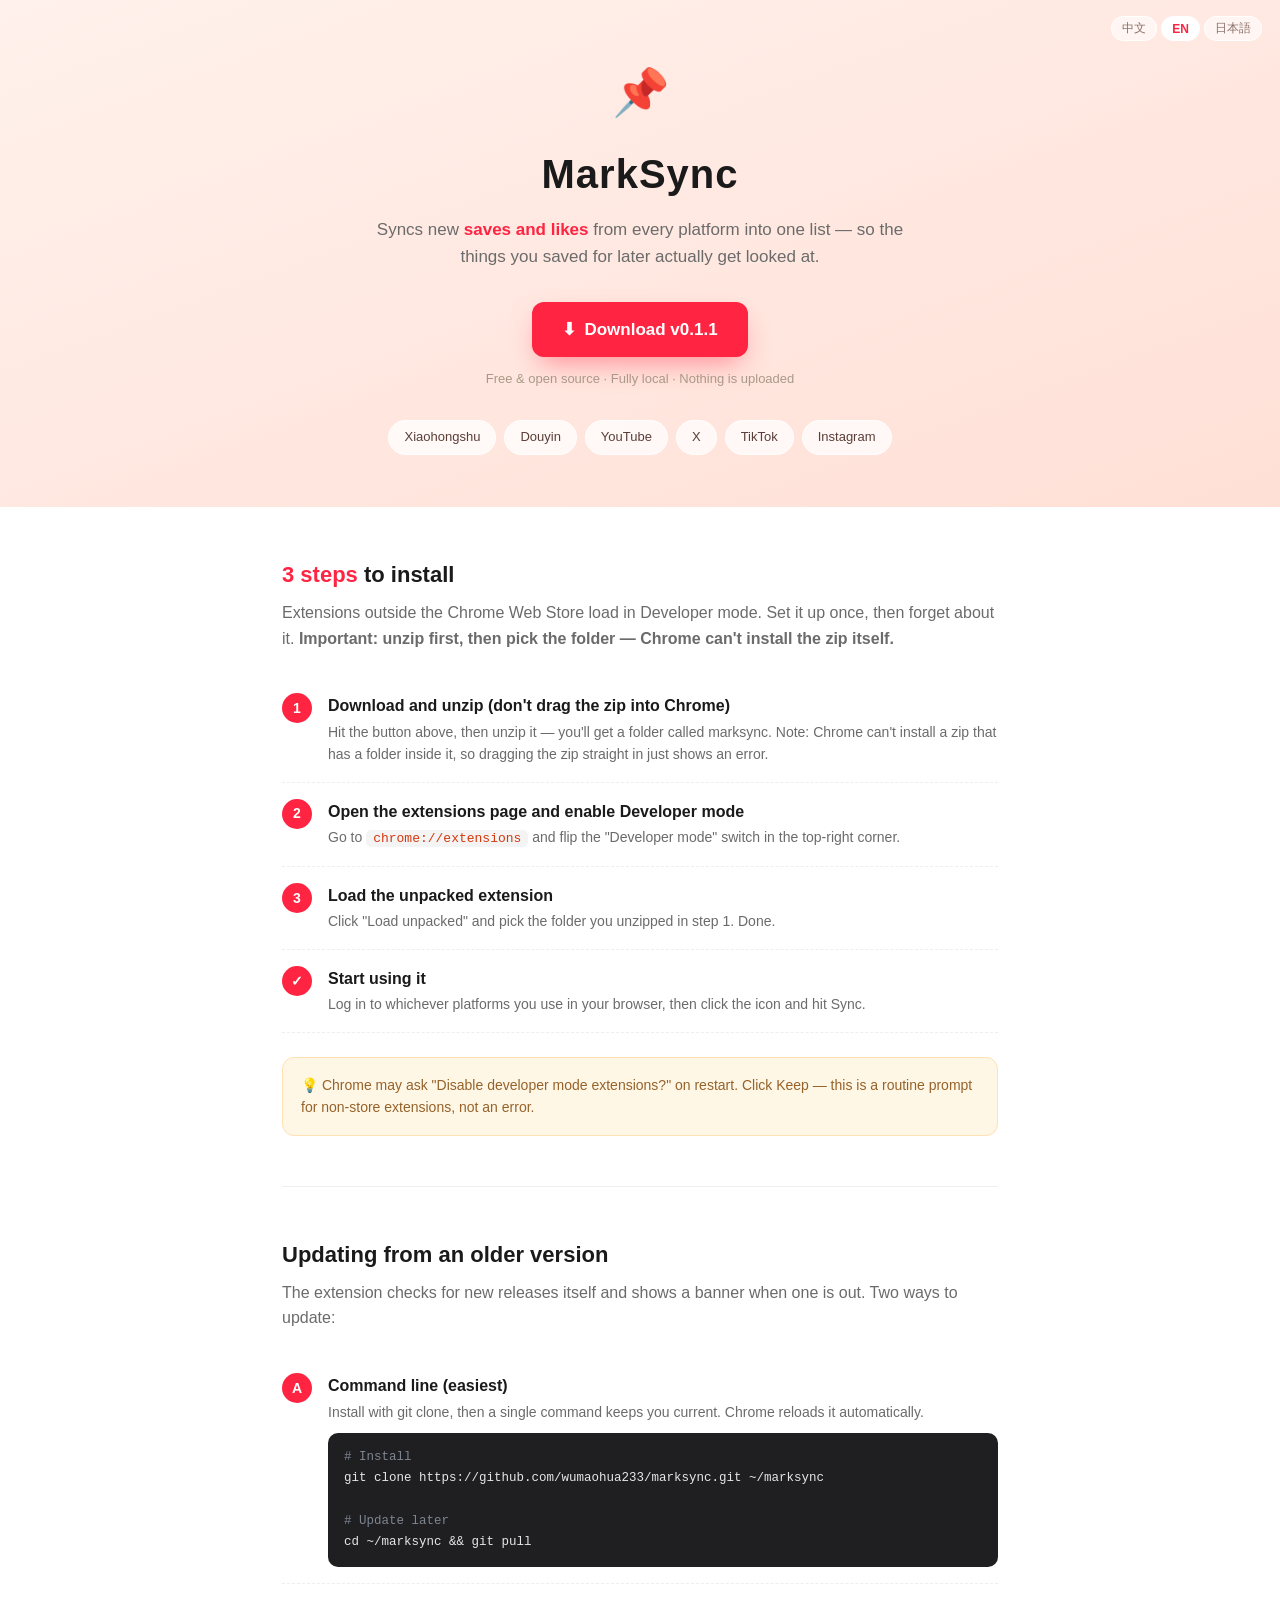
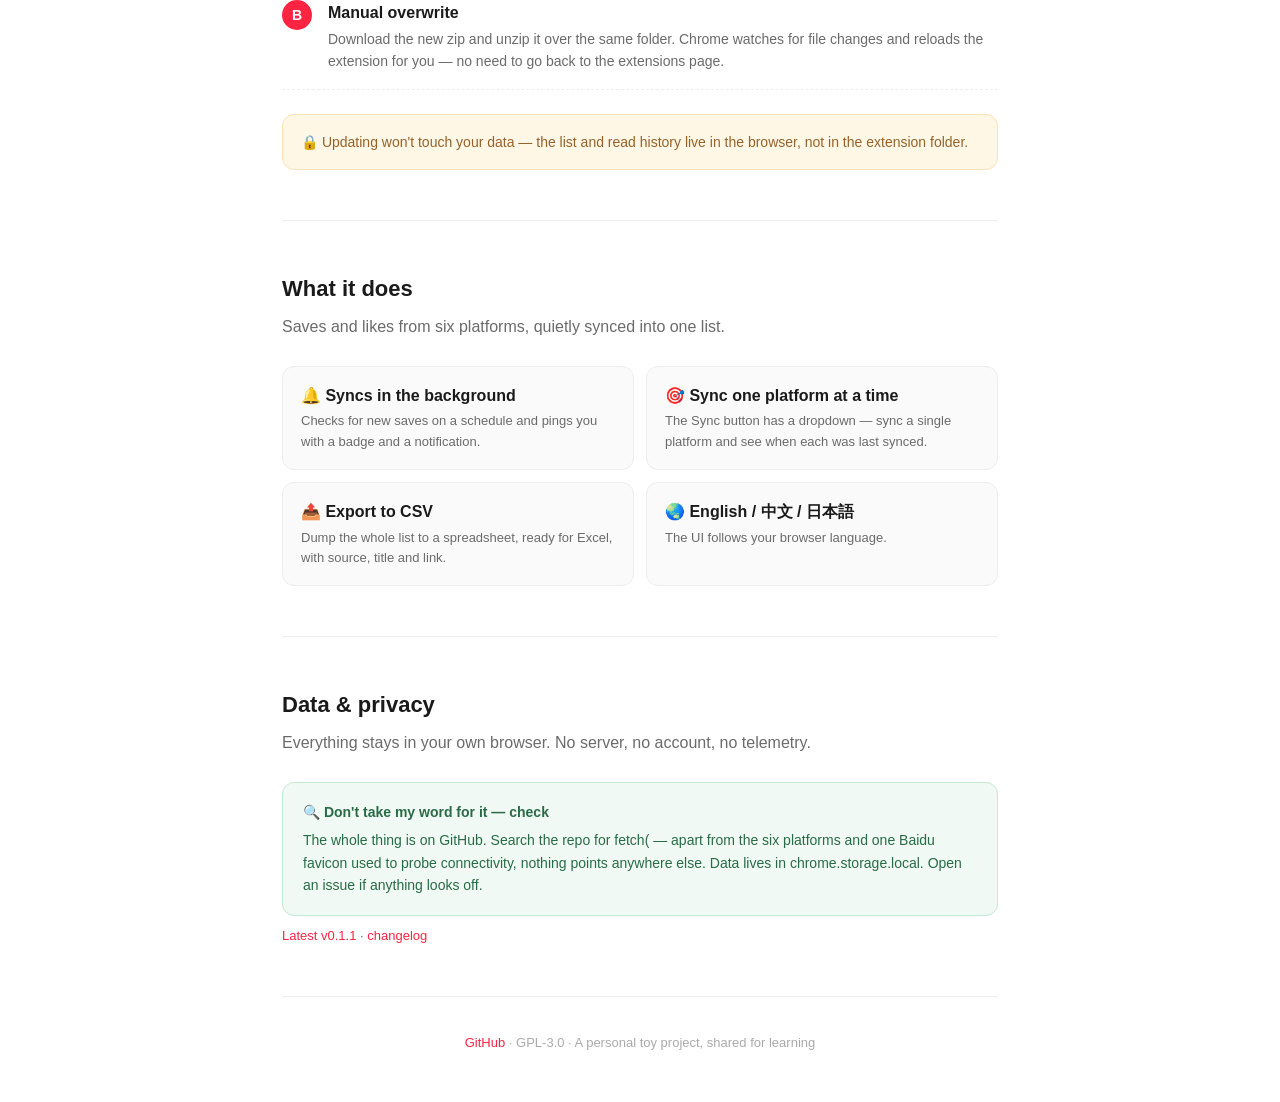
==== commit ced9b783: "文档：明确「不要直接把 zip 拖进 Chrome」 Chrome 确实支持拖 zip（drag_and_drop_handler.ts 里 /\.(crx|zip)$/i）， 但 ZipFileIn" ====
--- a/docs/index.html
+++ b/docs/index.html
@@ -79,7 +79,7 @@
   <div class="wrap">
     <section>
       <h2><span class="n" data-i18n="installN">3 步</span> <span data-i18n="installTitle">安装</span></h2>
-      <p class="lead" data-i18n="installLead">Chrome 非商店扩展需要「开发者模式」加载，一次装好，之后自动用。</p>
+      <p class="lead" data-i18n-html="installLead">Chrome 非商店扩展需要「开发者模式」加载，一次装好，之后自动用。<b>注意：先解压，再选文件夹 —— zip 本身拖不进去。</b></p>
       <div class="step"><div class="idx">1</div><div class="body"><div class="t" data-i18n="s1t">下载并解压</div><div class="d" data-i18n="s1d">点上面的按钮下载 zip，解压得到一个 marksync 文件夹。</div></div></div>
       <div class="step"><div class="idx">2</div><div class="body"><div class="t" data-i18n="s2t">打开扩展页，开「开发者模式」</div><div class="d" data-i18n-html="s2d">Chrome 地址栏输入 <code>chrome://extensions</code> 回车，打开右上角的「开发者模式」开关。</div></div></div>
       <div class="step"><div class="idx">3</div><div class="body"><div class="t" data-i18n="s3t">加载已解压的扩展程序</div><div class="d" data-i18n="s3d">点「加载已解压的扩展程序」，选中第 1 步解压出的那个文件夹 —— 装好了。</div></div></div>
@@ -144,8 +144,8 @@
     tagline: '自动同步你在各平台的<em>收藏与点赞</em>，攒成一份待看清单 —— 专治"刷到就收藏，收藏就吃灰"。',
     dl: "下载插件", dlNote: "免费开源 · 纯本地 · 不上传任何数据",
     installN: "3 步", installTitle: "安装",
-    installLead: "Chrome 非商店扩展需要「开发者模式」加载，一次装好，之后自动用。",
-    s1t: "下载并解压", s1d: "点上面的按钮下载 zip，解压得到一个 marksync 文件夹。",
+    installLead: "Chrome 非商店扩展需要「开发者模式」加载，一次装好，之后自动用。<b>注意：先解压，再选文件夹 —— zip 本身拖不进去。</b>",
+    s1t: "下载并解压（别把 zip 直接拖进 Chrome）", s1d: "点上面的按钮下载 zip，双击解压，得到一个 marksync 文件夹。注意：Chrome 不会处理没解压的 zip，直接拖进去只会报「无法加载扩展程序」。",
     s2t: "打开扩展页，开「开发者模式」", s2d: 'Chrome 地址栏输入 <code>chrome://extensions</code> 回车，打开右上角的「开发者模式」开关。',
     s3t: "加载已解压的扩展程序", s3d: "点「加载已解压的扩展程序」，选中第 1 步解压出的那个文件夹 —— 装好了。",
     s4t: "开始用", s4d: "在浏览器登录你要追的平台网页版，点插件图标 →「同步」。",
@@ -178,8 +178,8 @@
     tagline: 'Syncs new <em>saves and likes</em> from every platform into one list — so the things you saved for later actually get looked at.',
     dl: "Download", dlNote: "Free & open source · Fully local · Nothing is uploaded",
     installN: "3 steps", installTitle: "to install",
-    installLead: "Extensions outside the Chrome Web Store load in Developer mode. Set it up once, then forget about it.",
-    s1t: "Download and unzip", s1d: "Hit the button above, then unzip. You'll get a folder called marksync.",
+    installLead: "Extensions outside the Chrome Web Store load in Developer mode. Set it up once, then forget about it. <b>Important: unzip first, then pick the folder — Chrome can't install the zip itself.</b>",
+    s1t: "Download and unzip (don't drag the zip into Chrome)", s1d: "Hit the button above, then unzip it — you'll get a folder called marksync. Note: Chrome can't install a zip that has a folder inside it, so dragging the zip straight in just shows an error.",
     s2t: "Open the extensions page and enable Developer mode", s2d: 'Go to <code>chrome://extensions</code> and flip the "Developer mode" switch in the top-right corner.',
     s3t: "Load the unpacked extension", s3d: 'Click "Load unpacked" and pick the folder you unzipped in step 1. Done.',
     s4t: "Start using it", s4d: "Log in to whichever platforms you use in your browser, then click the icon and hit Sync.",
@@ -212,8 +212,8 @@
     tagline: "各プラットフォームの<em>保存といいね</em>を自動で同期して、ひとつのリストに。あとで見るつもりが溜まったまま、を解消します。",
     dl: "ダウンロード", dlNote: "無料・オープンソース · 完全ローカル · 送信なし",
     installN: "3 ステップ", installTitle: "でインストール",
-    installLead: "Chrome ウェブストア以外の拡張機能は「デベロッパーモード」で読み込みます。一度設定すれば、あとは自動です。",
-    s1t: "ダウンロードして解凍", s1d: "上のボタンで zip をダウンロードし、解凍します。marksync というフォルダが出てきます。",
+    installLead: "Chrome ウェブストア以外の拡張機能は「デベロッパーモード」で読み込みます。一度設定すれば、あとは自動です。<b>重要：先に解凍し、フォルダを選んでください。zip のままではインストールできません。</b>",
+    s1t: "ダウンロードして解凍（zip を直接ドラッグしない）", s1d: "上のボタンで zip をダウンロードし、必ず解凍してください。marksync フォルダができます。注意：中にフォルダがある zip は Chrome がインストールできず、そのままドラッグするとエラーになります。",
     s2t: "拡張機能ページを開き、デベロッパーモードをオン", s2d: 'アドレスバーに <code>chrome://extensions</code> と入力して開き、右上の「デベロッパーモード」をオンにします。',
     s3t: "パッケージ化されていない拡張機能を読み込む", s3d: "「パッケージ化されていない拡張機能を読み込む」をクリックし、手順 1 で解凍したフォルダを選びます。完了です。",
     s4t: "使ってみる", s4d: "ブラウザで各プラットフォームにログインし、拡張機能のアイコンをクリックして「同期」を押します。",
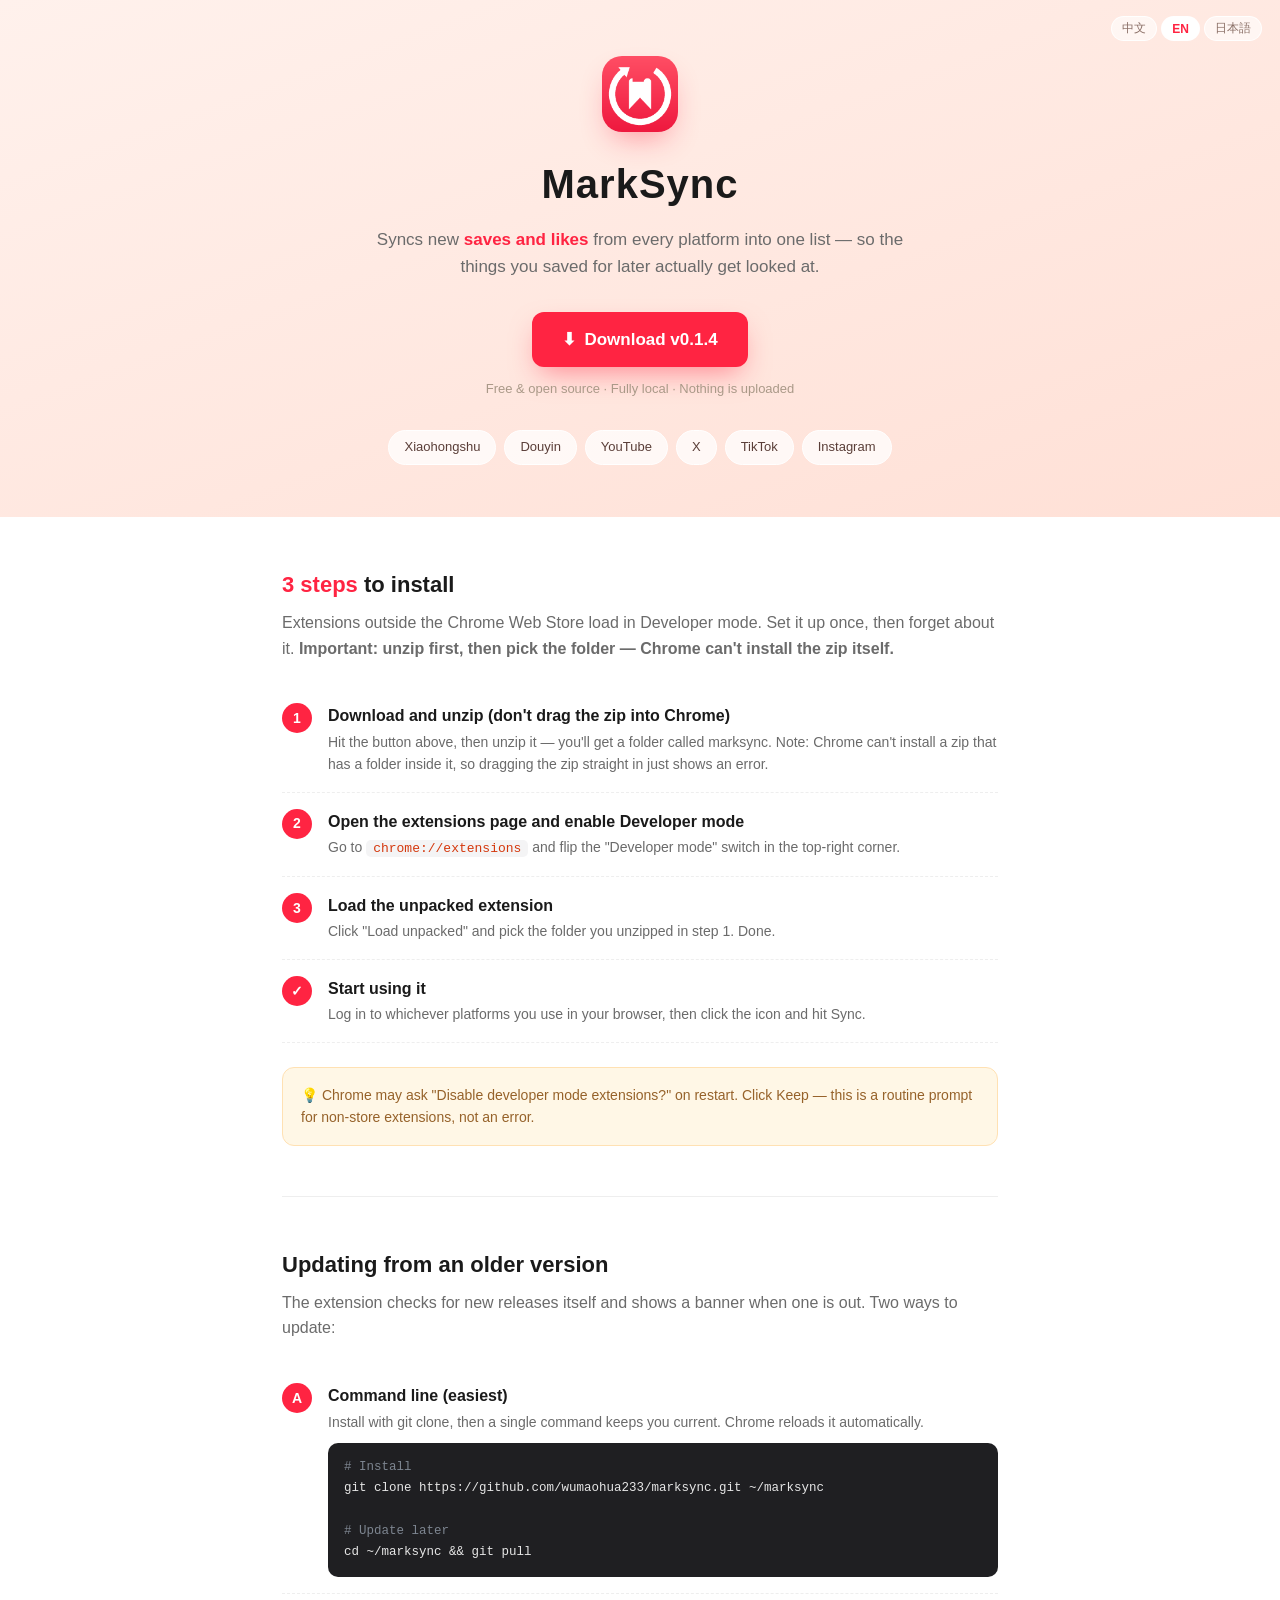
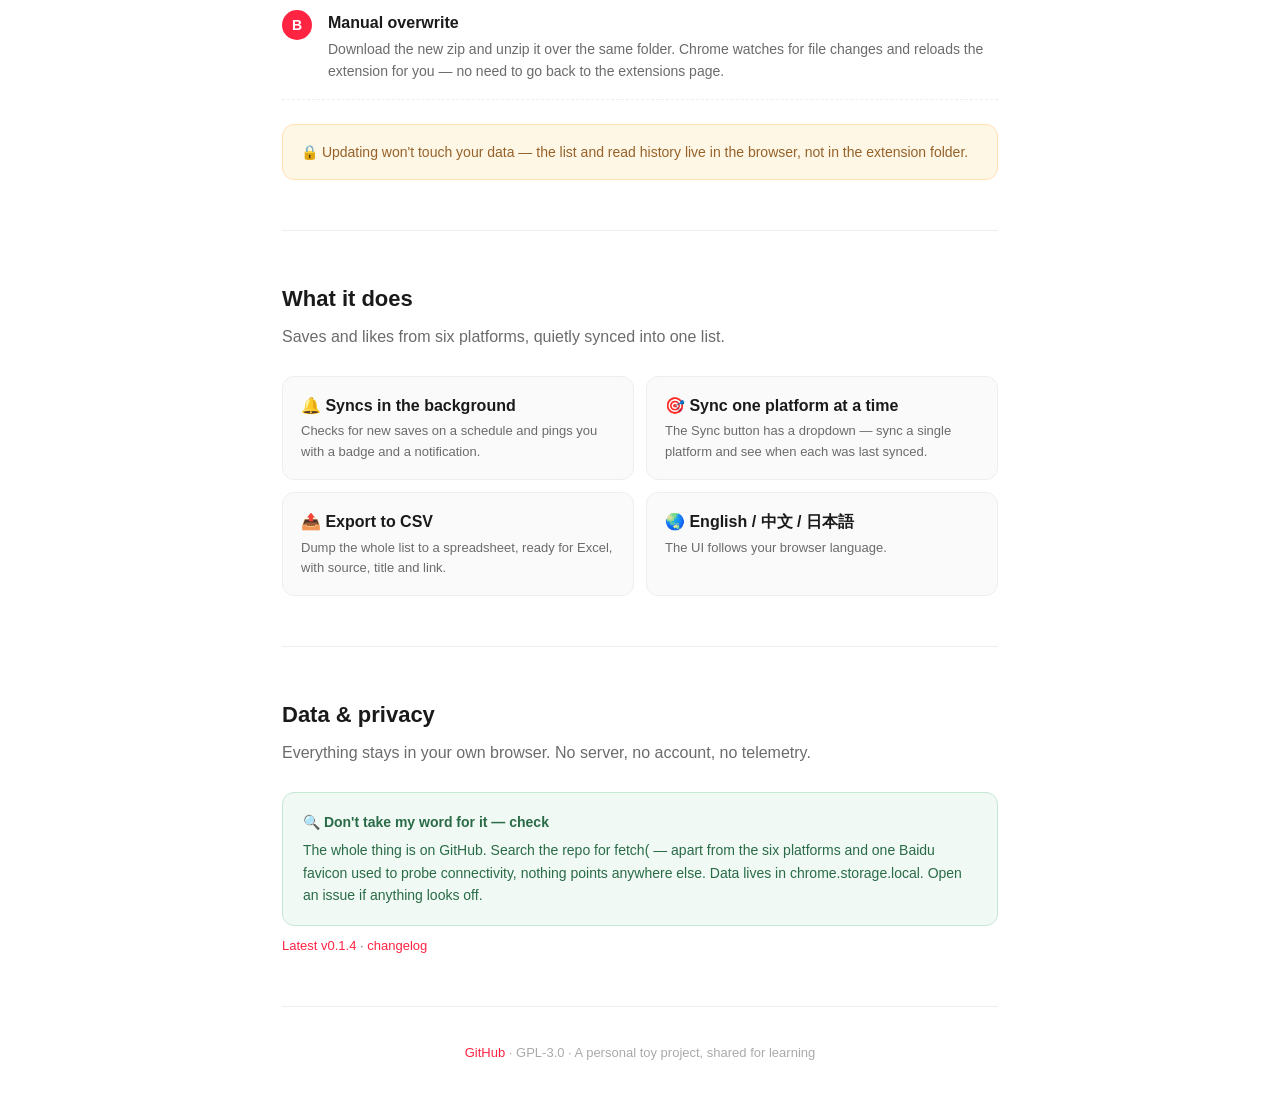
==== commit e447339e: "换 logo：书签 + 环形同步箭头 设计 - 红色圆角方形（iOS 22.37% 圆角）+ 白色书签 + 开口圆环 - 书签是「mark」，环绕的开口圆环是「sync」。缺口留在正上方，   箭头在" ====
--- a/docs/index.html
+++ b/docs/index.html
@@ -3,6 +3,8 @@
 <head>
 <meta charset="UTF-8">
 <meta name="viewport" content="width=device-width, initial-scale=1">
+<link rel="icon" href="icon.png">
+<link rel="apple-touch-icon" href="icon.png">
 <title>MarkSync — 收藏点赞同步</title>
 <meta name="description" content="自动同步小红书/抖音/YouTube/X/TikTok/Instagram 的收藏与点赞新增。纯本地、开源、不上传任何数据。">
 <style>
@@ -13,7 +15,7 @@
   a { color: inherit; }
 
   .hero { background: linear-gradient(160deg, #FFF1EC 0%, #FFE0D6 100%); padding: 56px 0 52px; text-align: center; position: relative; }
-  .logo { font-size: 46px; }
+  .logo { width: 76px; height: 76px; border-radius: 20px; display: inline-block; box-shadow: 0 14px 30px -10px rgba(255,36,66,.45); }
   h1 { font-size: 40px; font-weight: 800; margin: 12px 0 10px; letter-spacing: 1px; }
   .sub { font-size: 17px; color: var(--gray); max-width: 540px; margin: 0 auto 6px; }
   .sub em { font-style: normal; color: var(--red); font-weight: 600; }
@@ -67,7 +69,7 @@
   <div class="hero">
     <div class="wrap">
       <div class="langs" id="langs"></div>
-      <div class="logo">📌</div>
+      <img class="logo" src="icon.png" alt="MarkSync" width="76" height="76">
       <h1 data-i18n="name">MarkSync</h1>
       <p class="sub" data-i18n-html="tagline">自动同步你在各平台的<em>收藏与点赞</em>，攒成一份待看清单 —— 专治"刷到就收藏，收藏就吃灰"。</p>
       <a class="dl" id="dl" href="https://github.com/wumaohua233/marksync/releases/latest">⬇ <span data-i18n="dl">下载插件</span></a>
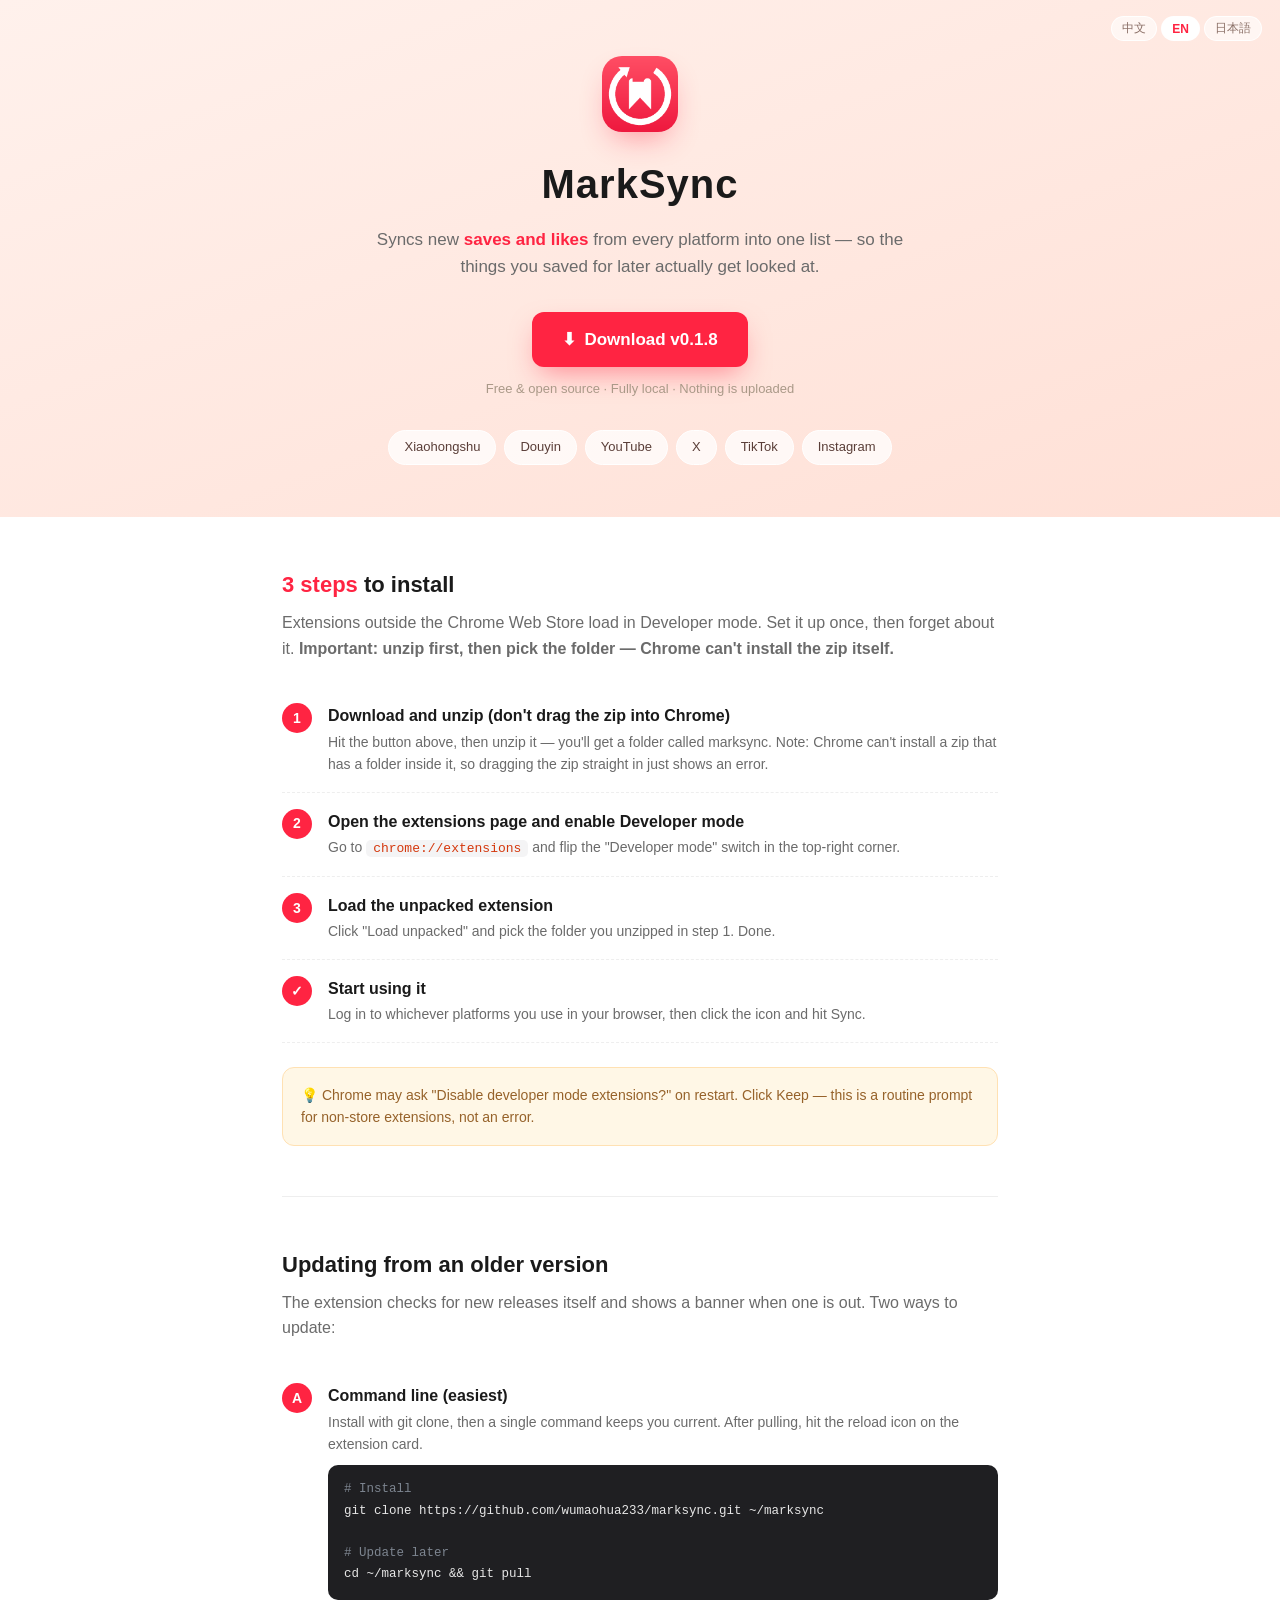
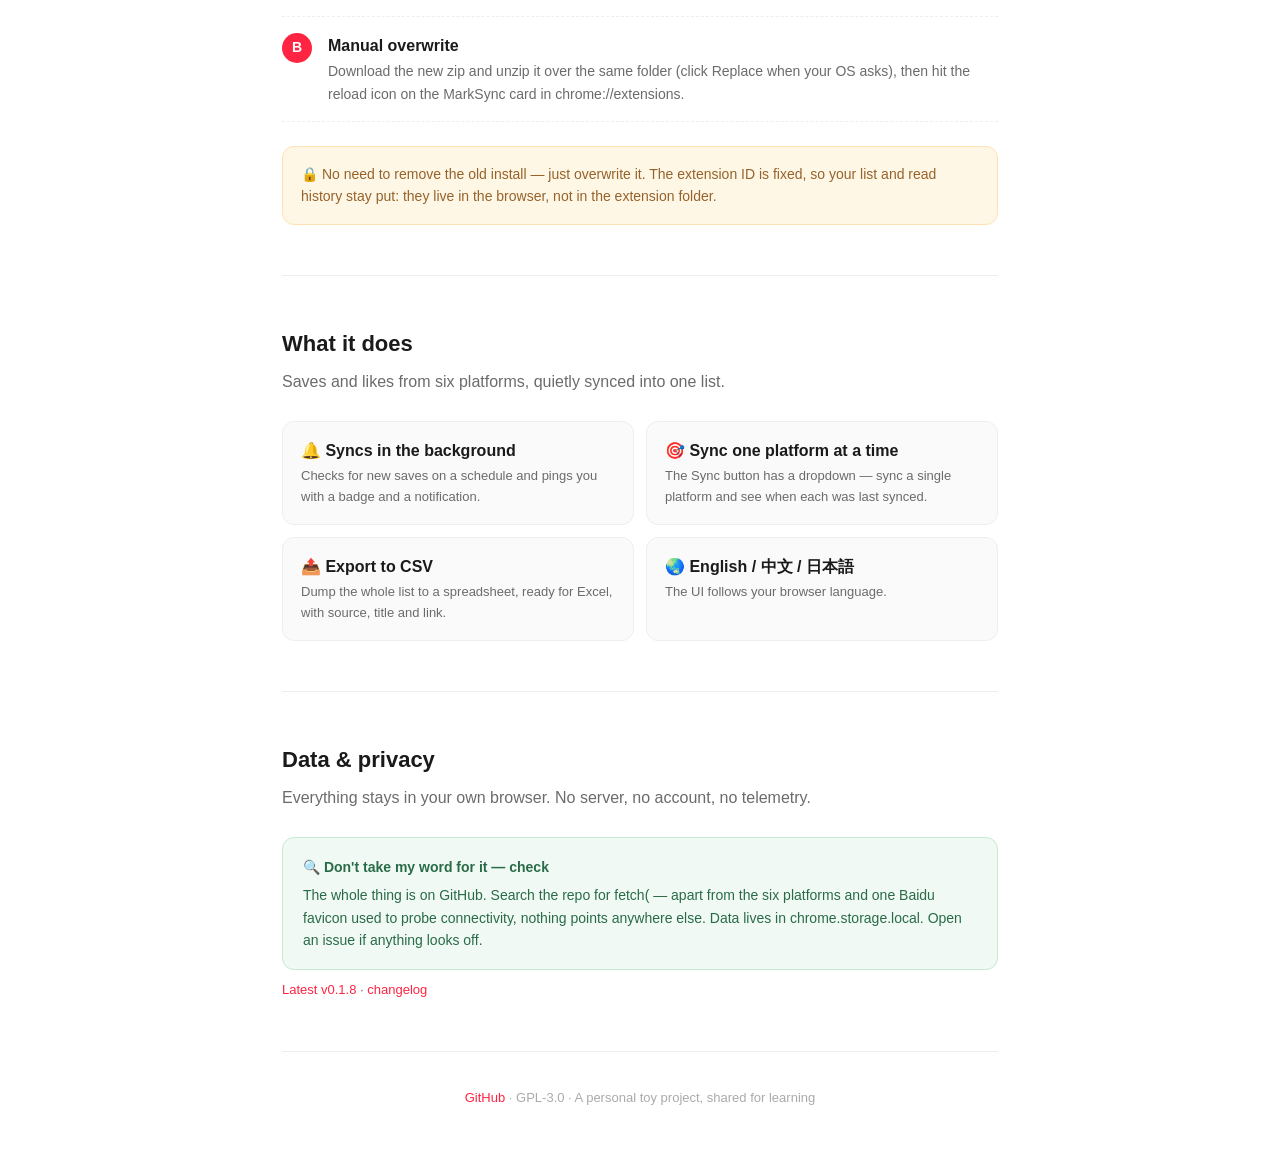
==== commit d4f38c9a: "文档修正：更新不需要卸载旧版，但要手动点刷新 之前写的是「Chrome 会监视文件变化并自动重载，不用回扩展页点刷新」—— 这是过度承诺。Chrome 确实会监视已解压目录，但**不保证**自动重载 " ====
--- a/docs/index.html
+++ b/docs/index.html
@@ -94,7 +94,7 @@
       <p class="lead" data-i18n="upLead">扩展会自己检查新版本，有新版本时弹出提示。更新有两条路：</p>
       <div class="step"><div class="idx">A</div><div class="body">
         <div class="t" data-i18n="upCmdT">命令行（最省事，推荐）</div>
-        <div class="d" data-i18n="upCmdD">装的时候用 git clone，以后一条命令更新，Chrome 会自动重新加载。</div>
+        <div class="d" data-i18n="upCmdD">装的时候用 git clone，以后一条命令更新。更新完回扩展页点一下刷新图标即可生效。</div>
 <pre><code><span class="c"># <span data-i18n="upCmdInstall">首次安装</span></span>
 git clone https://github.com/wumaohua233/marksync.git ~/marksync
 
@@ -103,9 +103,9 @@
       </div></div>
       <div class="step"><div class="idx">B</div><div class="body">
         <div class="t" data-i18n="upManT">手动覆盖</div>
-        <div class="d" data-i18n="upManD">下载新 zip，解压后覆盖到原来那个文件夹。Chrome 会监视文件变化并自动重载，不用回扩展页点刷新。</div>
+        <div class="d" data-i18n="upManD">下载新 zip，解压后覆盖到原来那个文件夹（系统问「替换」就点替换），然后回 chrome://extensions 点一下 MarkSync 卡片上的刷新图标。</div>
       </div></div>
-      <div class="callout" data-i18n="upNote">🔒 更新不会动你的数据 —— 清单和已读记录都存在浏览器里，和扩展文件夹无关。</div>
+      <div class="callout" data-i18n="upNote">🔒 不用卸载旧的，覆盖就行。扩展 ID 是固定的，所以清单和已读记录不会丢 —— 它们存在浏览器里，不在扩展文件夹里。</div>
     </section>
 
     <section>
@@ -155,11 +155,11 @@
     upTitle: "装了旧版怎么更新",
     upLead: "扩展会自己检查新版本，有新版本时弹出提示。更新有两条路：",
     upCmdT: "命令行（最省事，推荐）",
-    upCmdD: "装的时候用 git clone，以后一条命令更新，Chrome 会自动重新加载。",
+    upCmdD: "装的时候用 git clone，以后一条命令更新。更新完回扩展页点一下刷新图标即可生效。",
     upCmdInstall: "首次安装", upCmdUpdate: "以后更新",
     upManT: "手动覆盖",
-    upManD: "下载新 zip，解压后覆盖到原来那个文件夹。Chrome 会监视文件变化并自动重载，不用回扩展页点刷新。",
-    upNote: "🔒 更新不会动你的数据 —— 清单和已读记录都存在浏览器里，和扩展文件夹无关。",
+    upManD: "下载新 zip，解压后覆盖到原来那个文件夹（系统问「替换」就点替换），然后回 chrome://extensions 点一下 MarkSync 卡片上的刷新图标。",
+    upNote: "🔒 不用卸载旧的，覆盖就行。扩展 ID 是固定的，所以清单和已读记录不会丢 —— 它们存在浏览器里，不在扩展文件夹里。",
     featTitle: "它能做什么",
     featLead: "6 个平台的收藏/点赞，后台悄悄同步，攒成一份待看清单。",
     f1t: "🔔 后台自动同步", f1d: "定时检查各平台新收藏，角标 + 通知提醒，不用你手动翻。",
@@ -189,11 +189,11 @@
     upTitle: "Updating from an older version",
     upLead: "The extension checks for new releases itself and shows a banner when one is out. Two ways to update:",
     upCmdT: "Command line (easiest)",
-    upCmdD: "Install with git clone, then a single command keeps you current. Chrome reloads it automatically.",
+    upCmdD: "Install with git clone, then a single command keeps you current. After pulling, hit the reload icon on the extension card.",
     upCmdInstall: "Install", upCmdUpdate: "Update later",
     upManT: "Manual overwrite",
-    upManD: "Download the new zip and unzip it over the same folder. Chrome watches for file changes and reloads the extension for you — no need to go back to the extensions page.",
-    upNote: "🔒 Updating won't touch your data — the list and read history live in the browser, not in the extension folder.",
+    upManD: "Download the new zip and unzip it over the same folder (click Replace when your OS asks), then hit the reload icon on the MarkSync card in chrome://extensions.",
+    upNote: "🔒 No need to remove the old install — just overwrite it. The extension ID is fixed, so your list and read history stay put: they live in the browser, not in the extension folder.",
     featTitle: "What it does",
     featLead: "Saves and likes from six platforms, quietly synced into one list.",
     f1t: "🔔 Syncs in the background", f1d: "Checks for new saves on a schedule and pings you with a badge and a notification.",
@@ -223,11 +223,11 @@
     upTitle: "旧バージョンからの更新",
     upLead: "拡張機能が自分で新バージョンを確認し、あれば通知します。更新方法は 2 通り：",
     upCmdT: "コマンドライン（いちばん簡単）",
-    upCmdD: "git clone でインストールしておけば、コマンド 1 つで更新できます。Chrome が自動で再読み込みします。",
+    upCmdD: "git clone でインストールしておけば、コマンド 1 つで更新できます。更新後は拡張機能ページで再読み込みアイコンを押してください。",
     upCmdInstall: "初回インストール", upCmdUpdate: "以降の更新",
     upManT: "手動で上書き",
-    upManD: "新しい zip をダウンロードし、同じフォルダに上書き解凍します。Chrome はファイルの変更を監視して自動で再読み込みするので、拡張機能ページに戻る必要はありません。",
-    upNote: "🔒 更新してもデータは消えません。リストと既読履歴はブラウザ側に保存されており、拡張機能のフォルダとは無関係です。",
+    upManD: "新しい zip を同じフォルダに上書き解凍し（「置き換え」を選ぶ）、chrome://extensions の MarkSync カードの再読み込みアイコンを押します。",
+    upNote: "🔒 古いほうを削除する必要はありません。上書きするだけで大丈夫です。拡張機能 ID は固定なので、リストと既読履歴はそのまま残ります（ブラウザ側に保存されています）。",
     featTitle: "できること",
     featLead: "6 つのプラットフォームの保存といいねを、裏で静かに同期してひとつのリストに。",
     f1t: "🔔 バックグラウンドで自動同期", f1d: "定期的に新着を確認し、バッジと通知で知らせます。手動で探す必要はありません。",
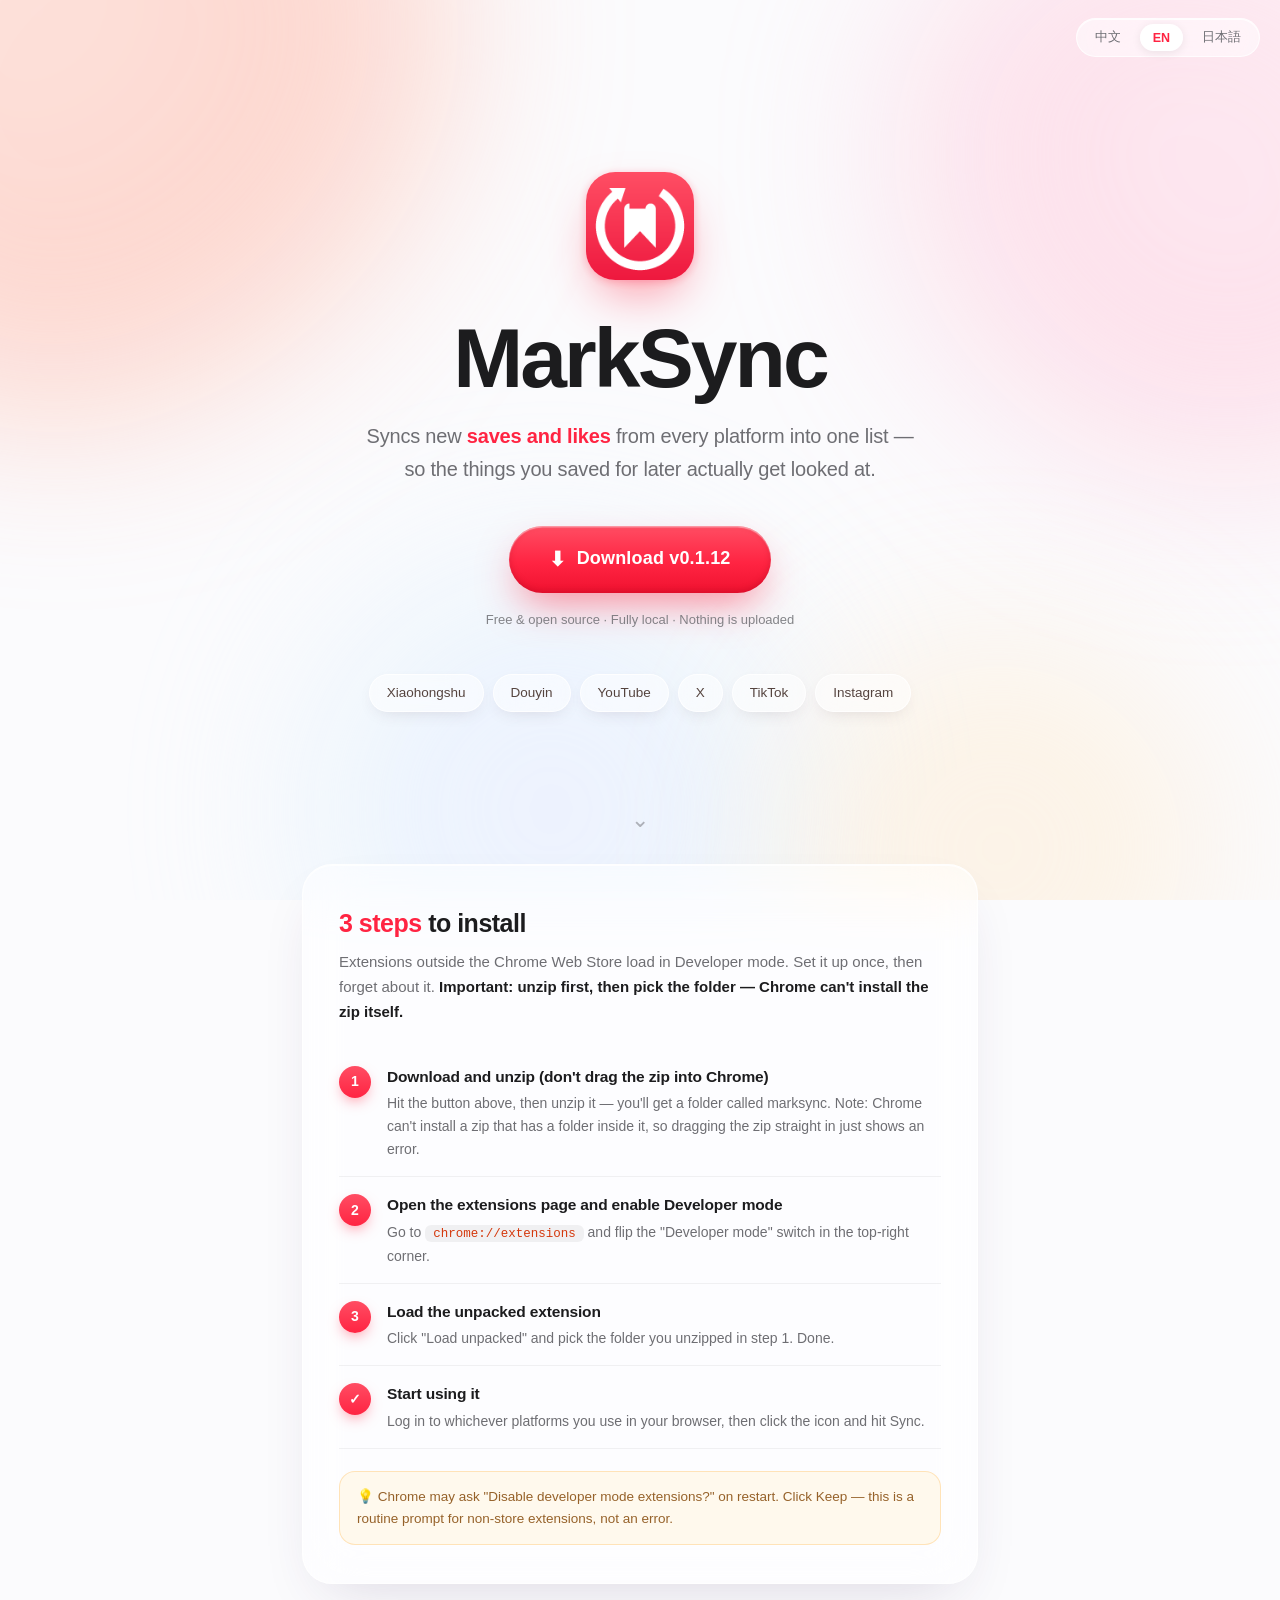
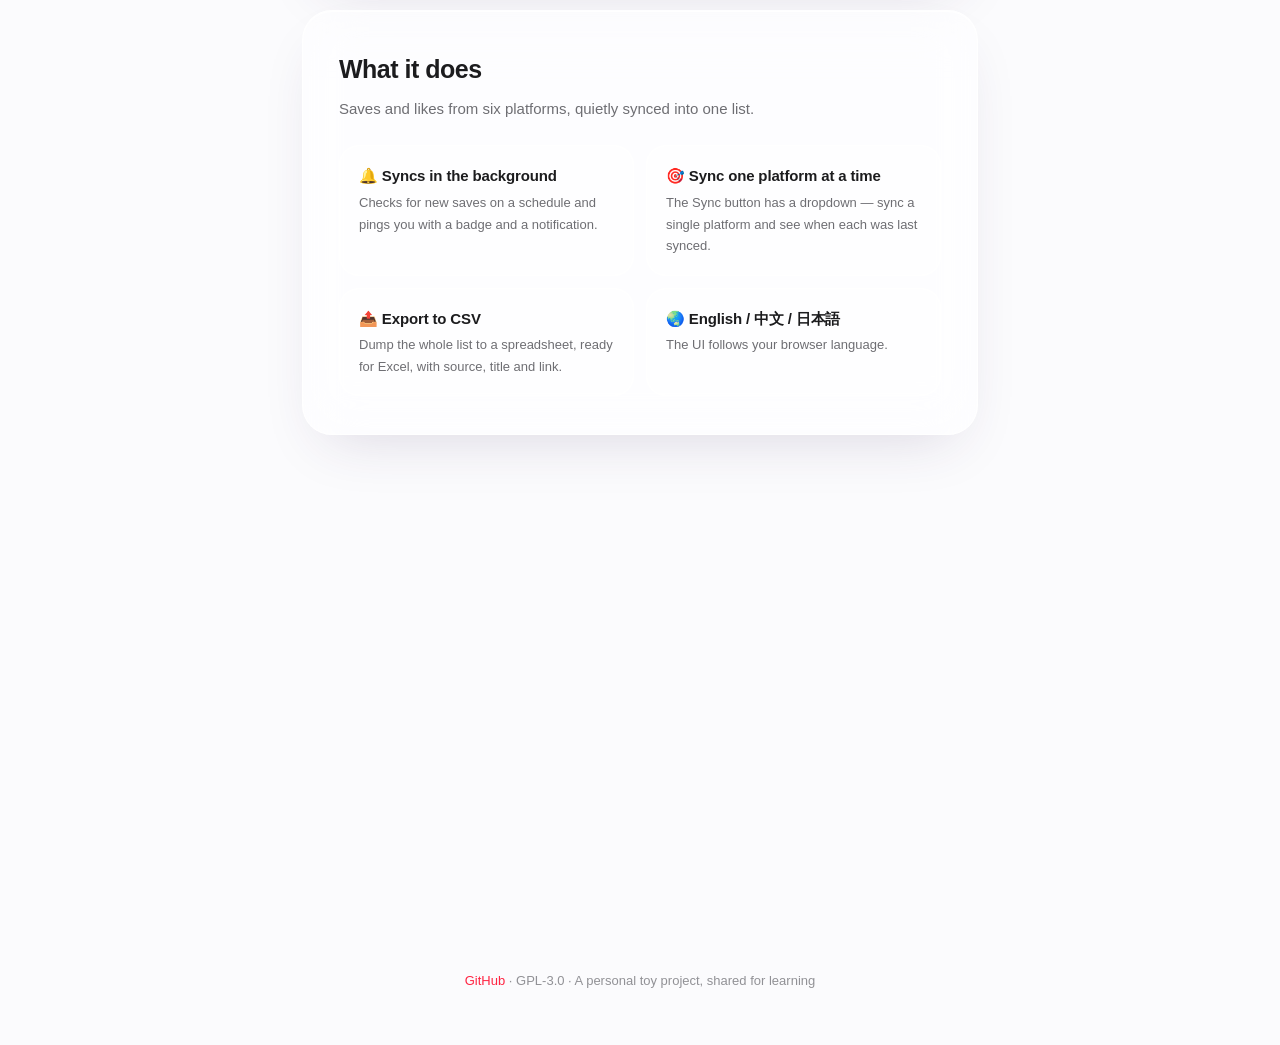
==== commit 85803929: "官网：iOS 26 液态玻璃风格重做 —— 极光背景 + 玻璃卡片 + 精简结构" ====
--- a/docs/index.html
+++ b/docs/index.html
@@ -9,77 +9,158 @@
 <meta name="description" content="自动同步小红书/抖音/YouTube/X/TikTok/Instagram 的收藏与点赞新增。纯本地、开源、不上传任何数据。">
 <style>
   * { margin: 0; padding: 0; box-sizing: border-box; }
-  :root { --red: #FF2442; --ink: #1a1a1a; --gray: #6b6b6b; --line: #eee; }
-  body { font-family: -apple-system, "PingFang SC", "Hiragino Sans", "Yu Gothic UI", "Microsoft YaHei", "Noto Sans CJK", sans-serif; color: var(--ink); line-height: 1.6; background: #fff; }
-  .wrap { max-width: 760px; margin: 0 auto; padding: 0 22px; }
+  :root {
+    --red: #FF2442;
+    --ink: #1c1c1e;
+    --gray: #6e6e73;
+    --glass: rgba(255, 255, 255, .55);
+    --glass-border: rgba(255, 255, 255, .75);
+    --shadow: 0 24px 60px -24px rgba(60, 40, 90, .18);
+  }
+  html { scroll-behavior: smooth; }
+  body {
+    font-family: -apple-system, BlinkMacSystemFont, "SF Pro Display", "PingFang SC", "Hiragino Sans", "Yu Gothic UI", "Microsoft YaHei", "Noto Sans CJK", sans-serif;
+    color: var(--ink);
+    line-height: 1.65;
+    background: #fbfbfd;
+    overflow-x: hidden;
+    -webkit-font-smoothing: antialiased;
+  }
   a { color: inherit; }
-
-  .hero { background: linear-gradient(160deg, #FFF1EC 0%, #FFE0D6 100%); padding: 56px 0 52px; text-align: center; position: relative; }
-  .logo { width: 76px; height: 76px; border-radius: 20px; display: inline-block; box-shadow: 0 14px 30px -10px rgba(255,36,66,.45); }
-  h1 { font-size: 40px; font-weight: 800; margin: 12px 0 10px; letter-spacing: 1px; }
-  .sub { font-size: 17px; color: var(--gray); max-width: 540px; margin: 0 auto 6px; }
+  .wrap { max-width: 720px; margin: 0 auto; padding: 0 22px; position: relative; z-index: 2; }
+
+  /* ---------- iOS 26 流动极光背景 ---------- */
+  .aurora { position: fixed; inset: 0; z-index: 0; overflow: hidden; pointer-events: none; }
+  .blob { position: absolute; border-radius: 50%; filter: blur(90px); opacity: .55; will-change: transform; }
+  .b1 { width: 55vmax; height: 55vmax; left: -18vmax; top: -20vmax; background: radial-gradient(circle at 35% 35%, #ffd3c7, #ffb3a1 60%, transparent 72%); animation: drift1 26s ease-in-out infinite alternate; }
+  .b2 { width: 48vmax; height: 48vmax; right: -16vmax; top: -8vmax; background: radial-gradient(circle at 60% 40%, #ffe3ee, #ffc2d6 55%, transparent 70%); animation: drift2 32s ease-in-out infinite alternate; }
+  .b3 { width: 42vmax; height: 42vmax; left: 22vw; top: 60vh; background: radial-gradient(circle at 50% 50%, #e6e0ff, #d3f0ff 55%, transparent 72%); opacity: .45; animation: drift3 38s ease-in-out infinite alternate; }
+  .b4 { width: 36vmax; height: 36vmax; right: 4vw; bottom: -14vmax; background: radial-gradient(circle at 50% 50%, #fff1d6, #ffe1b8 55%, transparent 70%); opacity: .4; animation: drift1 30s ease-in-out infinite alternate-reverse; }
+  @keyframes drift1 { to { transform: translate(6vmax, 4vmax) scale(1.12); } }
+  @keyframes drift2 { to { transform: translate(-5vmax, 6vmax) scale(1.08) rotate(12deg); } }
+  @keyframes drift3 { to { transform: translate(4vmax, -5vmax) scale(1.15); } }
+  @media (prefers-reduced-motion: reduce) { .blob { animation: none; } .reveal { opacity: 1 !important; transform: none !important; } }
+
+  /* ---------- 玻璃拟态 ---------- */
+  .glass {
+    background: var(--glass);
+    -webkit-backdrop-filter: blur(28px) saturate(1.7);
+    backdrop-filter: blur(28px) saturate(1.7);
+    border: 1px solid var(--glass-border);
+    border-radius: 30px;
+    box-shadow: var(--shadow), inset 0 1px 0 rgba(255,255,255,.8);
+  }
+
+  /* ---------- Hero ---------- */
+  .hero { min-height: 96vh; display: flex; flex-direction: column; align-items: center; justify-content: center; text-align: center; padding: 90px 22px 70px; position: relative; z-index: 2; }
+  .langs { position: fixed; top: 18px; right: 20px; z-index: 10; display: flex; gap: 6px; padding: 5px; border-radius: 999px; }
+  .langs button { border: none; background: transparent; color: var(--gray); font-size: 12.5px; font-weight: 500; padding: 5px 13px; border-radius: 999px; cursor: pointer; font-family: inherit; transition: all .18s ease; }
+  .langs button:hover { color: var(--ink); }
+  .langs button.on { background: rgba(255,255,255,.95); color: var(--red); font-weight: 600; box-shadow: 0 2px 10px rgba(0,0,0,.08); }
+
+  .logo { width: 108px; height: 108px; border-radius: 27%; display: block; margin-bottom: 34px; box-shadow: 0 24px 50px -14px rgba(255,36,66,.5), 0 2px 8px rgba(255,36,66,.25); animation: float 5s ease-in-out infinite; }
+  @keyframes float { 50% { transform: translateY(-9px); } }
+  @media (prefers-reduced-motion: reduce) { .logo { animation: none; } }
+
+  h1 { font-size: clamp(46px, 9vw, 84px); font-weight: 800; letter-spacing: -.035em; line-height: 1.05; }
+  .sub { font-size: clamp(16px, 2.4vw, 20px); color: var(--gray); max-width: 560px; margin: 18px auto 0; letter-spacing: -.01em; }
   .sub em { font-style: normal; color: var(--red); font-weight: 600; }
-  .dl { display: inline-flex; align-items: center; gap: 8px; margin-top: 26px; background: var(--red); color: #fff; font-size: 17px; font-weight: 600; padding: 14px 30px; border-radius: 12px; text-decoration: none; box-shadow: 0 12px 28px -8px rgba(255,36,66,.5); transition: transform .12s; }
-  .dl:hover { transform: translateY(-2px); }
-  .dl[aria-disabled="true"] { opacity: .6; pointer-events: none; }
-  .dl-note { display: block; margin-top: 12px; font-size: 13px; color: #a98; }
-  .plats { display: flex; flex-wrap: wrap; justify-content: center; gap: 8px; margin-top: 30px; }
-  .plat { background: rgba(255,255,255,.75); border: 1px solid #fff; border-radius: 999px; padding: 6px 15px; font-size: 13px; font-weight: 500; color: #5a3e38; }
-
-  .langs { position: absolute; top: 16px; right: 18px; display: flex; gap: 4px; }
-  .langs button { border: 1px solid rgba(255,255,255,.9); background: rgba(255,255,255,.6); color: #8a6f66; font-size: 12px; padding: 3px 10px; border-radius: 999px; cursor: pointer; font-family: inherit; }
-  .langs button:hover { background: #fff; }
-  .langs button.on { background: #fff; color: var(--red); font-weight: 600; }
-
-  section { padding: 50px 0; border-bottom: 1px solid var(--line); }
-  h2 { font-size: 22px; font-weight: 700; margin-bottom: 8px; }
+
+  .dl {
+    display: inline-flex; align-items: center; gap: 10px; margin-top: 40px;
+    background: linear-gradient(180deg, #ff4d63, var(--red) 55%, #f01230);
+    color: #fff; font-size: 18px; font-weight: 600; letter-spacing: .01em;
+    padding: 17px 40px; border-radius: 999px; text-decoration: none;
+    box-shadow: 0 18px 40px -10px rgba(255,36,66,.55), inset 0 1.5px 1px rgba(255,255,255,.45), inset 0 -2px 6px rgba(160,0,25,.3);
+    transition: transform .18s cubic-bezier(.34,1.56,.64,1), box-shadow .18s ease;
+  }
+  .dl:hover { transform: translateY(-3px) scale(1.02); box-shadow: 0 24px 50px -10px rgba(255,36,66,.6), inset 0 1.5px 1px rgba(255,255,255,.45), inset 0 -2px 6px rgba(160,0,25,.3); }
+  .dl:active { transform: translateY(0) scale(.98); }
+  .dl .arr { font-size: 20px; }
+  .dl-note { display: block; margin-top: 16px; font-size: 13px; color: rgba(110,110,115,.85); }
+
+  .plats { display: flex; flex-wrap: wrap; justify-content: center; gap: 9px; margin-top: 44px; }
+  .plat { background: rgba(255,255,255,.5); -webkit-backdrop-filter: blur(16px); backdrop-filter: blur(16px); border: 1px solid rgba(255,255,255,.8); border-radius: 999px; padding: 7px 17px; font-size: 13.5px; font-weight: 500; color: #55443f; box-shadow: 0 6px 18px -8px rgba(80,50,60,.18); transition: transform .15s ease; }
+  .plat:hover { transform: translateY(-2px); }
+
+  .scroll-hint { position: absolute; bottom: 26px; left: 50%; transform: translateX(-50%); color: rgba(110,110,115,.5); font-size: 22px; animation: bob 2.2s ease-in-out infinite; }
+  @keyframes bob { 50% { transform: translate(-50%, 7px); } }
+  @media (prefers-reduced-motion: reduce) { .scroll-hint { animation: none; } }
+
+  /* ---------- 内容卡片 ---------- */
+  main { position: relative; z-index: 2; padding-bottom: 30px; }
+  .card { padding: 38px 36px; margin-bottom: 26px; }
+  h2 { font-size: 25px; font-weight: 700; letter-spacing: -.02em; margin-bottom: 6px; }
   h2 .n { color: var(--red); }
-  .lead { color: var(--gray); margin-bottom: 26px; }
-
-  .step { display: flex; gap: 16px; padding: 16px 0; border-bottom: 1px dashed #eee; }
-  .step:last-child { border-bottom: none; }
-  .step .idx { flex-shrink: 0; width: 30px; height: 30px; border-radius: 50%; background: var(--red); color: #fff; font-weight: 700; display: flex; align-items: center; justify-content: center; font-size: 14px; }
-  .step .body { flex: 1; }
-  .step .t { font-weight: 600; }
-  .step .d { color: var(--gray); font-size: 14px; margin-top: 2px; }
-  code { background: #f4f4f5; border-radius: 5px; padding: 1px 7px; font-family: "SF Mono", Menlo, monospace; font-size: 13px; color: #d4380d; }
-
-  pre { background: #1f1f22; color: #e6e6e6; border-radius: 10px; padding: 14px 16px; overflow-x: auto; margin: 10px 0 0; }
-  pre code { background: none; color: inherit; padding: 0; font-size: 12.5px; line-height: 1.7; }
-  pre .c { color: #7d8590; }
+  .lead { color: var(--gray); font-size: 15px; margin-bottom: 24px; }
+  .lead b { color: var(--ink); }
+
+  .step { display: flex; gap: 16px; padding: 15px 0; border-bottom: 1px solid rgba(0,0,0,.05); }
+  .step:last-of-type { border-bottom: none; }
+  .step .idx { flex-shrink: 0; width: 32px; height: 32px; border-radius: 50%; background: linear-gradient(180deg, #ff4d63, var(--red)); color: #fff; font-weight: 700; display: flex; align-items: center; justify-content: center; font-size: 14px; box-shadow: 0 6px 14px -4px rgba(255,36,66,.5); margin-top: 2px; }
+  .step .t { font-weight: 600; font-size: 15.5px; letter-spacing: -.01em; }
+  .step .d { color: var(--gray); font-size: 14px; margin-top: 3px; }
+  code { background: rgba(0,0,0,.05); border-radius: 6px; padding: 1.5px 8px; font-family: "SF Mono", Menlo, monospace; font-size: 12.5px; color: #d4380d; }
+
+  pre { background: rgba(28,28,30,.92); -webkit-backdrop-filter: blur(10px); backdrop-filter: blur(10px); color: #e8e8ea; border-radius: 16px; padding: 15px 18px; overflow-x: auto; margin: 12px 0 0; border: 1px solid rgba(255,255,255,.1); }
+  pre code { background: none; color: inherit; padding: 0; font-size: 12.5px; line-height: 1.75; }
+  pre .c { color: #8e8e93; }
+
+  .callout { background: rgba(255,247,230,.7); border: 1px solid rgba(255,224,178,.9); border-radius: 16px; padding: 14px 17px; font-size: 13.5px; color: #96622a; margin-top: 22px; }
+  .privacy { background: rgba(240,249,244,.7); border: 1px solid rgba(198,233,212,.9); border-radius: 16px; padding: 17px 19px; font-size: 14px; color: #2a6b47; }
+  .privacy .pt { font-weight: 700; margin-bottom: 5px; }
+  .ver { font-size: 13px; color: var(--gray); margin-top: 18px; text-align: center; }
+  .ver a { color: var(--red); text-decoration: none; border-bottom: 1px solid rgba(255,36,66,.3); }
 
   .feat { display: grid; grid-template-columns: 1fr 1fr; gap: 12px; }
-  .feat .f { background: #fafafa; border: 1px solid var(--line); border-radius: 12px; padding: 16px 18px; }
-  .feat .f .ft { font-weight: 600; margin-bottom: 3px; }
-  .feat .f .fd { font-size: 13px; color: var(--gray); }
-
-  .callout { background: #FFF7E6; border: 1px solid #FFE1B3; border-radius: 12px; padding: 16px 18px; font-size: 14px; color: #96622a; margin-top: 24px; }
-  .privacy { background: #F0F9F4; border: 1px solid #C6E9D4; border-radius: 12px; padding: 18px 20px; font-size: 14px; color: #2a6b47; margin-top: 22px; }
-  .privacy .pt { font-weight: 700; margin-bottom: 6px; }
-  .ver { font-size: 13px; color: var(--gray); margin-top: 10px; }
-  .ver a { color: var(--red); text-decoration: none; }
-
-  footer { text-align: center; padding: 36px 0 46px; color: #aaa; font-size: 13px; }
+  .feat .f { background: rgba(255,255,255,.5); border: 1px solid rgba(255,255,255,.8); border-radius: 20px; padding: 18px 19px; transition: transform .16s ease, box-shadow .16s ease; }
+  .feat .f:hover { transform: translateY(-3px); box-shadow: 0 14px 30px -14px rgba(60,40,90,.2); }
+  .feat .ft { font-weight: 600; font-size: 15px; margin-bottom: 3px; letter-spacing: -.01em; }
+  .feat .fd { font-size: 13px; color: var(--gray); }
+
+  details.card { padding: 0; overflow: hidden; }
+  details summary { list-style: none; cursor: pointer; padding: 26px 36px; display: flex; align-items: center; justify-content: space-between; font-size: 19px; font-weight: 700; letter-spacing: -.02em; }
+  details summary::-webkit-details-marker { display: none; }
+  details summary::after { content: "＋"; color: var(--red); font-size: 22px; font-weight: 400; transition: transform .25s ease; }
+  details[open] summary::after { transform: rotate(45deg); }
+  details .body-in { padding: 0 36px 34px; }
+
+  footer { text-align: center; padding: 20px 0 54px; color: rgba(110,110,115,.75); font-size: 13px; position: relative; z-index: 2; }
   footer a { color: var(--red); text-decoration: none; }
 
-  @media (max-width: 560px) { h1 { font-size: 32px; } .feat { grid-template-columns: 1fr; } .langs { position: static; justify-content: center; margin-bottom: 18px; } }
+  /* ---------- 入场动画 ---------- */
+  .reveal { opacity: 0; transform: translateY(26px); transition: opacity .7s ease, transform .7s cubic-bezier(.22,1,.36,1); }
+  .reveal.in { opacity: 1; transform: none; }
+
+  @media (max-width: 600px) {
+    .card { padding: 28px 24px; border-radius: 26px; }
+    details summary { padding: 22px 24px; font-size: 17px; }
+    details .body-in { padding: 0 24px 26px; }
+    .feat { grid-template-columns: 1fr; }
+    .logo { width: 92px; height: 92px; }
+    .hero { padding-top: 76px; }
+  }
 </style>
 </head>
 <body>
-  <div class="hero">
-    <div class="wrap">
-      <div class="langs" id="langs"></div>
-      <img class="logo" src="icon.png" alt="MarkSync" width="76" height="76">
-      <h1 data-i18n="name">MarkSync</h1>
-      <p class="sub" data-i18n-html="tagline">自动同步你在各平台的<em>收藏与点赞</em>，攒成一份待看清单 —— 专治"刷到就收藏，收藏就吃灰"。</p>
-      <a class="dl" id="dl" href="https://github.com/wumaohua233/marksync/releases/latest">⬇ <span data-i18n="dl">下载插件</span></a>
-      <span class="dl-note" data-i18n="dlNote">免费开源 · 纯本地 · 不上传任何数据</span>
-      <div class="plats" id="plats"></div>
-    </div>
+  <div class="aurora" aria-hidden="true">
+    <div class="blob b1"></div><div class="blob b2"></div><div class="blob b3"></div><div class="blob b4"></div>
   </div>
 
-  <div class="wrap">
-    <section>
+  <div class="langs glass" id="langs"></div>
+
+  <header class="hero">
+    <img class="logo" src="icon.png" alt="MarkSync" width="108" height="108">
+    <h1 data-i18n="name">MarkSync</h1>
+    <p class="sub" data-i18n-html="tagline">自动同步你在各平台的<em>收藏与点赞</em>，攒成一份待看清单 —— 专治"刷到就收藏，收藏就吃灰"。</p>
+    <a class="dl" id="dl" href="https://github.com/wumaohua233/marksync/releases/latest"><span class="arr">⬇</span> <span data-i18n="dl">下载插件</span></a>
+    <span class="dl-note" data-i18n="dlNote">免费开源 · 纯本地 · 不上传任何数据</span>
+    <div class="plats" id="plats"></div>
+    <div class="scroll-hint" aria-hidden="true">⌄</div>
+  </header>
+
+  <main class="wrap">
+    <section class="card glass reveal">
       <h2><span class="n" data-i18n="installN">3 步</span> <span data-i18n="installTitle">安装</span></h2>
       <p class="lead" data-i18n-html="installLead">Chrome 非商店扩展需要「开发者模式」加载，一次装好，之后自动用。<b>注意：先解压，再选文件夹 —— zip 本身拖不进去。</b></p>
       <div class="step"><div class="idx">1</div><div class="body"><div class="t" data-i18n="s1t">下载并解压</div><div class="d" data-i18n="s1d">点上面的按钮下载 zip，解压得到一个 marksync 文件夹。</div></div></div>
@@ -89,26 +170,7 @@
       <div class="callout" data-i18n="callout">💡 每次重启 Chrome 可能提示「要停用开发者模式扩展吗」，点「保留」别停用即可。这是 Chrome 对非商店扩展的常规提醒，不是出错。</div>
     </section>
 
-    <section>
-      <h2 data-i18n="upTitle">装了旧版怎么更新</h2>
-      <p class="lead" data-i18n="upLead">扩展会自己检查新版本，有新版本时弹出提示。更新有两条路：</p>
-      <div class="step"><div class="idx">A</div><div class="body">
-        <div class="t" data-i18n="upCmdT">命令行（最省事，推荐）</div>
-        <div class="d" data-i18n="upCmdD">装的时候用 git clone，以后一条命令更新。更新完回扩展页点一下刷新图标即可生效。</div>
-<pre><code><span class="c"># <span data-i18n="upCmdInstall">首次安装</span></span>
-git clone https://github.com/wumaohua233/marksync.git ~/marksync
-
-<span class="c"># <span data-i18n="upCmdUpdate">以后更新</span></span>
-cd ~/marksync &amp;&amp; git pull</code></pre>
-      </div></div>
-      <div class="step"><div class="idx">B</div><div class="body">
-        <div class="t" data-i18n="upManT">手动覆盖</div>
-        <div class="d" data-i18n="upManD">下载新 zip，解压后覆盖到原来那个文件夹（系统问「替换」就点替换），然后回 chrome://extensions 点一下 MarkSync 卡片上的刷新图标。</div>
-      </div></div>
-      <div class="callout" data-i18n="upNote">🔒 不用卸载旧的，覆盖就行。扩展 ID 是固定的，所以清单和已读记录不会丢 —— 它们存在浏览器里，不在扩展文件夹里。</div>
-    </section>
-
-    <section>
+    <section class="card glass reveal">
       <h2 data-i18n="featTitle">它能做什么</h2>
       <p class="lead" data-i18n="featLead">6 个平台的收藏/点赞，后台悄悄同步，攒成一份待看清单。</p>
       <div class="feat">
@@ -119,7 +181,28 @@
       </div>
     </section>
 
-    <section>
+    <details class="card glass reveal">
+      <summary data-i18n="upTitle">装了旧版怎么更新</summary>
+      <div class="body-in">
+        <p class="lead" data-i18n="upLead">扩展会自己检查新版本，有新版本时弹出提示。更新有两条路：</p>
+        <div class="step"><div class="idx">A</div><div class="body">
+          <div class="t" data-i18n="upCmdT">命令行（最省事，推荐）</div>
+          <div class="d" data-i18n="upCmdD">装的时候用 git clone，以后一条命令更新。更新完回扩展页点一下刷新图标即可生效。</div>
+<pre><code><span class="c"># <span data-i18n="upCmdInstall">首次安装</span></span>
+git clone https://github.com/wumaohua233/marksync.git ~/marksync
+
+<span class="c"># <span data-i18n="upCmdUpdate">以后更新</span></span>
+cd ~/marksync &amp;&amp; git pull</code></pre>
+        </div></div>
+        <div class="step"><div class="idx">B</div><div class="body">
+          <div class="t" data-i18n="upManT">手动覆盖</div>
+          <div class="d" data-i18n="upManD">下载新 zip，解压后覆盖到原来那个文件夹（系统问「替换」就点替换），然后回 chrome://extensions 点一下 MarkSync 卡片上的刷新图标。</div>
+        </div></div>
+        <div class="callout" data-i18n="upNote">🔒 不用卸载旧的，覆盖就行。扩展 ID 是固定的，所以清单和已读记录不会丢 —— 它们存在浏览器里，不在扩展文件夹里。</div>
+      </div>
+    </details>
+
+    <section class="card glass reveal">
       <h2 data-i18n="privTitle">数据与隐私</h2>
       <p class="lead" data-i18n="privLead">所有数据只存在你自己的浏览器里。没有服务器，没有账号，没有任何上报。</p>
       <div class="privacy">
@@ -128,7 +211,7 @@
       </div>
       <p class="ver" id="ver"></p>
     </section>
-  </div>
+  </main>
 
   <footer>
     <a href="https://github.com/wumaohua233/marksync">GitHub</a> · GPL-3.0 ·
@@ -295,7 +378,7 @@
   const dl = document.getElementById("dl");
   if (release?.zip) dl.href = release.zip;
   const v = release?.version ? " v" + release.version : "";
-  dl.innerHTML = `⬇ <span>${I18N[lang].dl}${v}</span>`;
+  dl.innerHTML = `<span class="arr">⬇</span> <span>${I18N[lang].dl}${v}</span>`;
 }
 
 function renderVersion() {
@@ -346,6 +429,12 @@
   renderVersion();
 }
 
+// 入场动画：卡片滚动进视口时浮上来
+const io = new IntersectionObserver((entries) => {
+  entries.forEach((e) => { if (e.isIntersecting) { e.target.classList.add("in"); io.unobserve(e.target); } });
+}, { threshold: 0.12 });
+document.querySelectorAll(".reveal").forEach((el) => io.observe(el));
+
 apply(lang);
 loadRelease();
 </script>
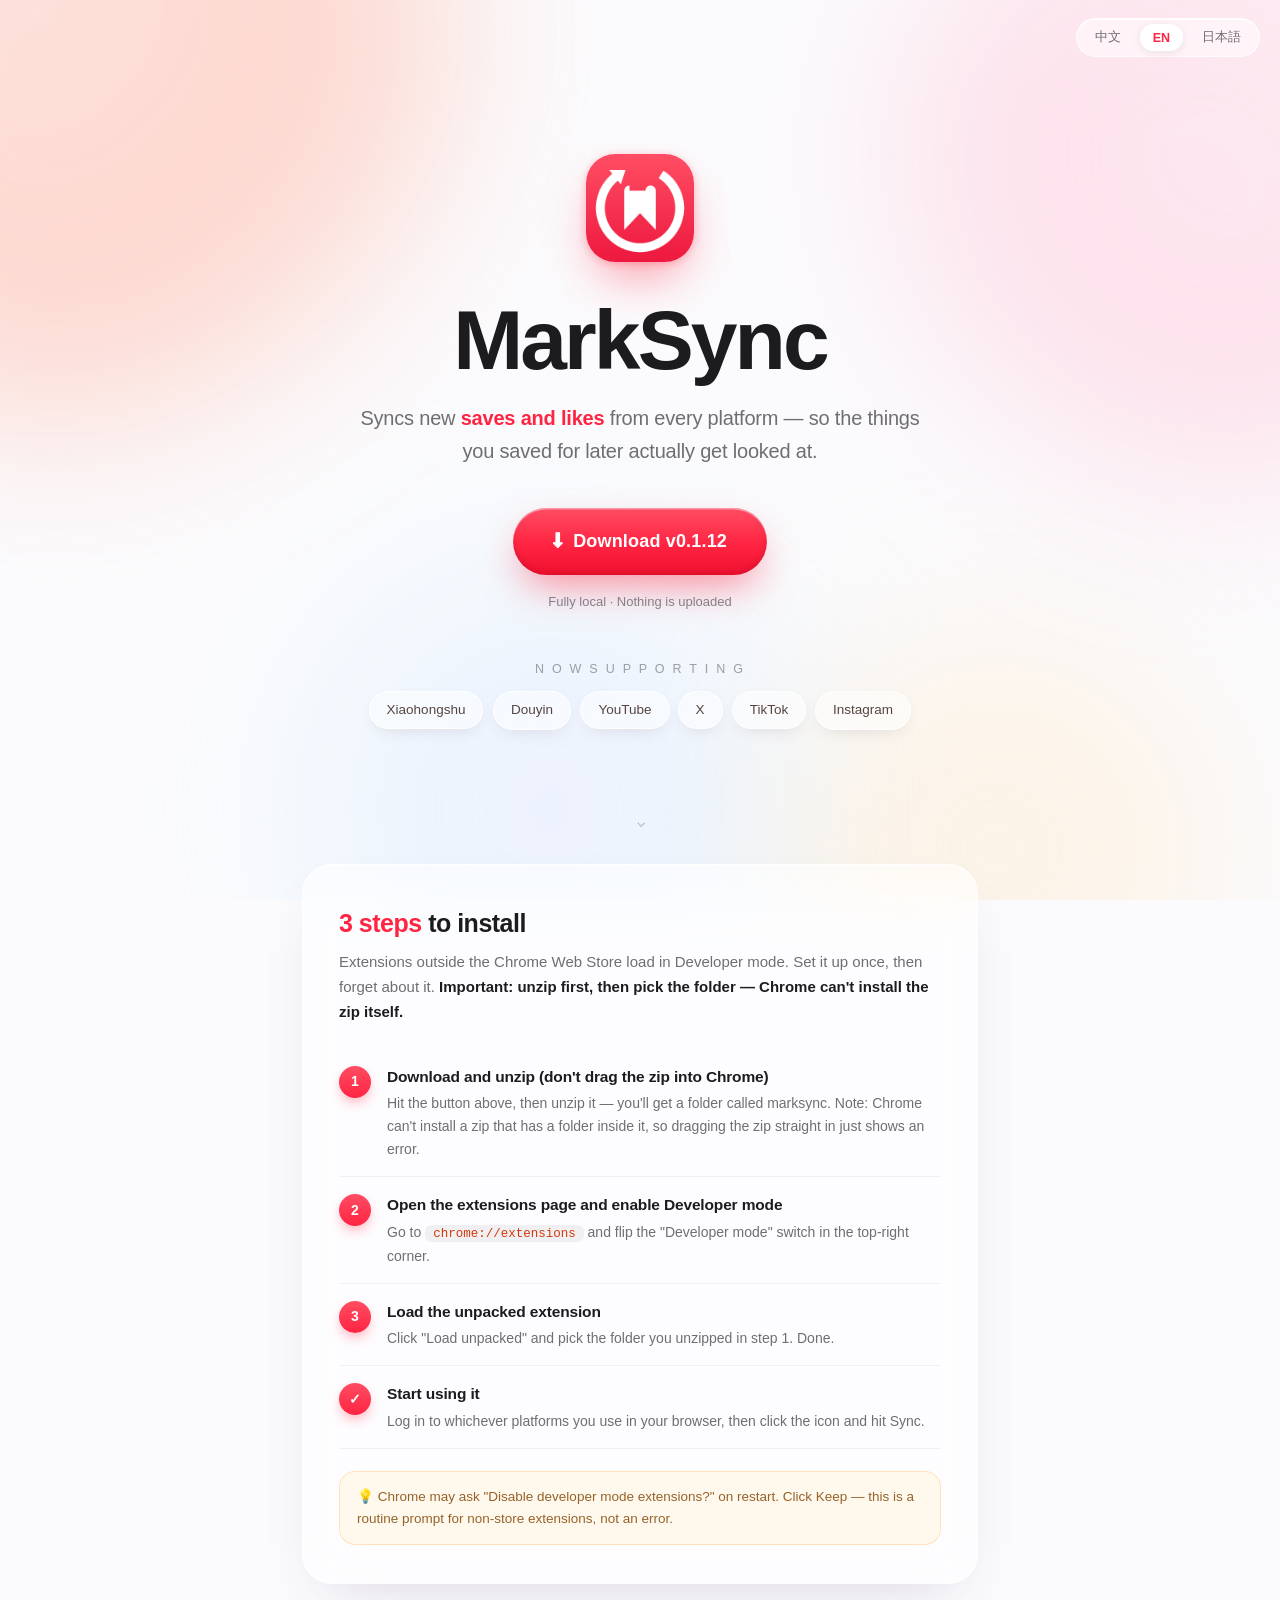
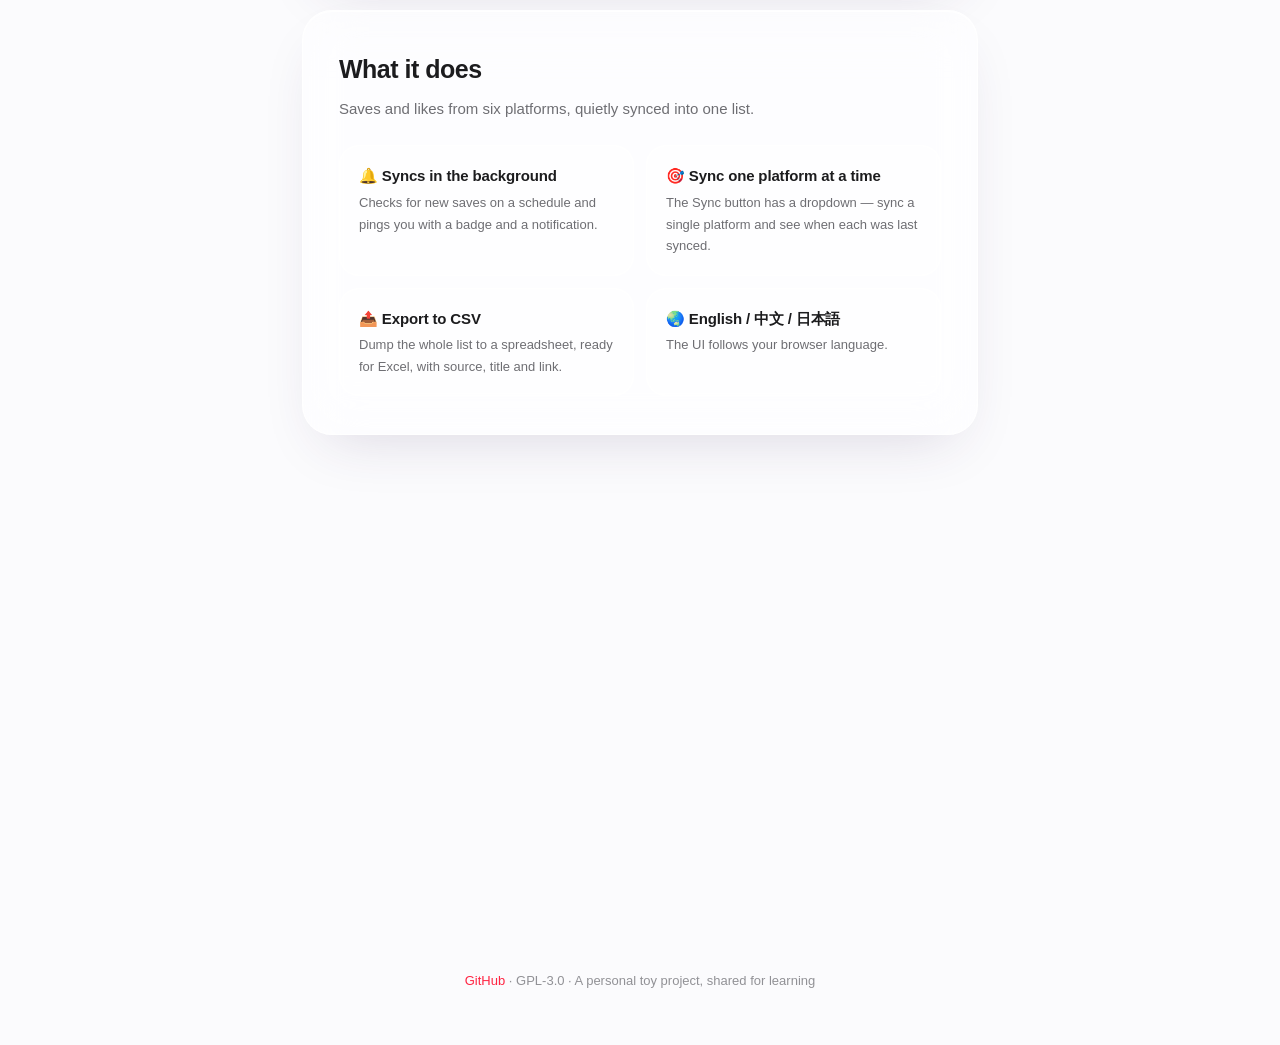
==== commit f8babf46: "官网：精简 hero 文案，平台区加「现已支持」小字" ====
--- a/docs/index.html
+++ b/docs/index.html
@@ -79,7 +79,8 @@
   .dl .arr { font-size: 20px; }
   .dl-note { display: block; margin-top: 16px; font-size: 13px; color: rgba(110,110,115,.85); }
 
-  .plats { display: flex; flex-wrap: wrap; justify-content: center; gap: 9px; margin-top: 44px; }
+  .plats-lead { margin-top: 46px; font-size: 12.5px; letter-spacing: .18em; color: rgba(110,110,115,.65); }
+  .plats { display: flex; flex-wrap: wrap; justify-content: center; gap: 9px; margin-top: 12px; }
   .plat { background: rgba(255,255,255,.5); -webkit-backdrop-filter: blur(16px); backdrop-filter: blur(16px); border: 1px solid rgba(255,255,255,.8); border-radius: 999px; padding: 7px 17px; font-size: 13.5px; font-weight: 500; color: #55443f; box-shadow: 0 6px 18px -8px rgba(80,50,60,.18); transition: transform .15s ease; }
   .plat:hover { transform: translateY(-2px); }
 
@@ -152,9 +153,10 @@
   <header class="hero">
     <img class="logo" src="icon.png" alt="MarkSync" width="108" height="108">
     <h1 data-i18n="name">MarkSync</h1>
-    <p class="sub" data-i18n-html="tagline">自动同步你在各平台的<em>收藏与点赞</em>，攒成一份待看清单 —— 专治"刷到就收藏，收藏就吃灰"。</p>
+    <p class="sub" data-i18n-html="tagline">自动同步你在各平台的<em>收藏与点赞</em>，专治"刷到就收藏，收藏就吃灰"。</p>
     <a class="dl" id="dl" href="https://github.com/wumaohua233/marksync/releases/latest"><span class="arr">⬇</span> <span data-i18n="dl">下载插件</span></a>
-    <span class="dl-note" data-i18n="dlNote">免费开源 · 纯本地 · 不上传任何数据</span>
+    <span class="dl-note" data-i18n="dlNote">纯本地 · 不上传任何数据</span>
+    <p class="plats-lead" data-i18n="platLead">现已支持</p>
     <div class="plats" id="plats"></div>
     <div class="scroll-hint" aria-hidden="true">⌄</div>
   </header>
@@ -226,8 +228,8 @@
   zh_CN: {
     title: "MarkSync — 收藏点赞同步",
     name: "MarkSync",
-    tagline: '自动同步你在各平台的<em>收藏与点赞</em>，攒成一份待看清单 —— 专治"刷到就收藏，收藏就吃灰"。',
-    dl: "下载插件", dlNote: "免费开源 · 纯本地 · 不上传任何数据",
+    tagline: '自动同步你在各平台的<em>收藏与点赞</em>，专治"刷到就收藏，收藏就吃灰"。',
+    dl: "下载插件", dlNote: "纯本地 · 不上传任何数据", platLead: "现 已 支 持",
     installN: "3 步", installTitle: "安装",
     installLead: "Chrome 非商店扩展需要「开发者模式」加载，一次装好，之后自动用。<b>注意：先解压，再选文件夹 —— zip 本身拖不进去。</b>",
     s1t: "下载并解压（别把 zip 直接拖进 Chrome）", s1d: "点上面的按钮下载 zip，双击解压，得到一个 marksync 文件夹。注意：Chrome 不会处理没解压的 zip，直接拖进去只会报「无法加载扩展程序」。",
@@ -260,8 +262,8 @@
   en: {
     title: "MarkSync — saved & liked, all in one list",
     name: "MarkSync",
-    tagline: 'Syncs new <em>saves and likes</em> from every platform into one list — so the things you saved for later actually get looked at.',
-    dl: "Download", dlNote: "Free & open source · Fully local · Nothing is uploaded",
+    tagline: 'Syncs new <em>saves and likes</em> from every platform — so the things you saved for later actually get looked at.',
+    dl: "Download", dlNote: "Fully local · Nothing is uploaded", platLead: "N O W  S U P P O R T I N G",
     installN: "3 steps", installTitle: "to install",
     installLead: "Extensions outside the Chrome Web Store load in Developer mode. Set it up once, then forget about it. <b>Important: unzip first, then pick the folder — Chrome can't install the zip itself.</b>",
     s1t: "Download and unzip (don't drag the zip into Chrome)", s1d: "Hit the button above, then unzip it — you'll get a folder called marksync. Note: Chrome can't install a zip that has a folder inside it, so dragging the zip straight in just shows an error.",
@@ -294,8 +296,8 @@
   ja: {
     title: "MarkSync — 保存といいねをひとつのリストに",
     name: "MarkSync",
-    tagline: "各プラットフォームの<em>保存といいね</em>を自動で同期して、ひとつのリストに。あとで見るつもりが溜まったまま、を解消します。",
-    dl: "ダウンロード", dlNote: "無料・オープンソース · 完全ローカル · 送信なし",
+    tagline: "各プラットフォームの<em>保存といいね</em>を自動で同期。あとで見るつもりが溜まったまま、を解消します。",
+    dl: "ダウンロード", dlNote: "完全ローカル · 送信なし", platLead: "対 応 中",
     installN: "3 ステップ", installTitle: "でインストール",
     installLead: "Chrome ウェブストア以外の拡張機能は「デベロッパーモード」で読み込みます。一度設定すれば、あとは自動です。<b>重要：先に解凍し、フォルダを選んでください。zip のままではインストールできません。</b>",
     s1t: "ダウンロードして解凍（zip を直接ドラッグしない）", s1d: "上のボタンで zip をダウンロードし、必ず解凍してください。marksync フォルダができます。注意：中にフォルダがある zip は Chrome がインストールできず、そのままドラッグするとエラーになります。",
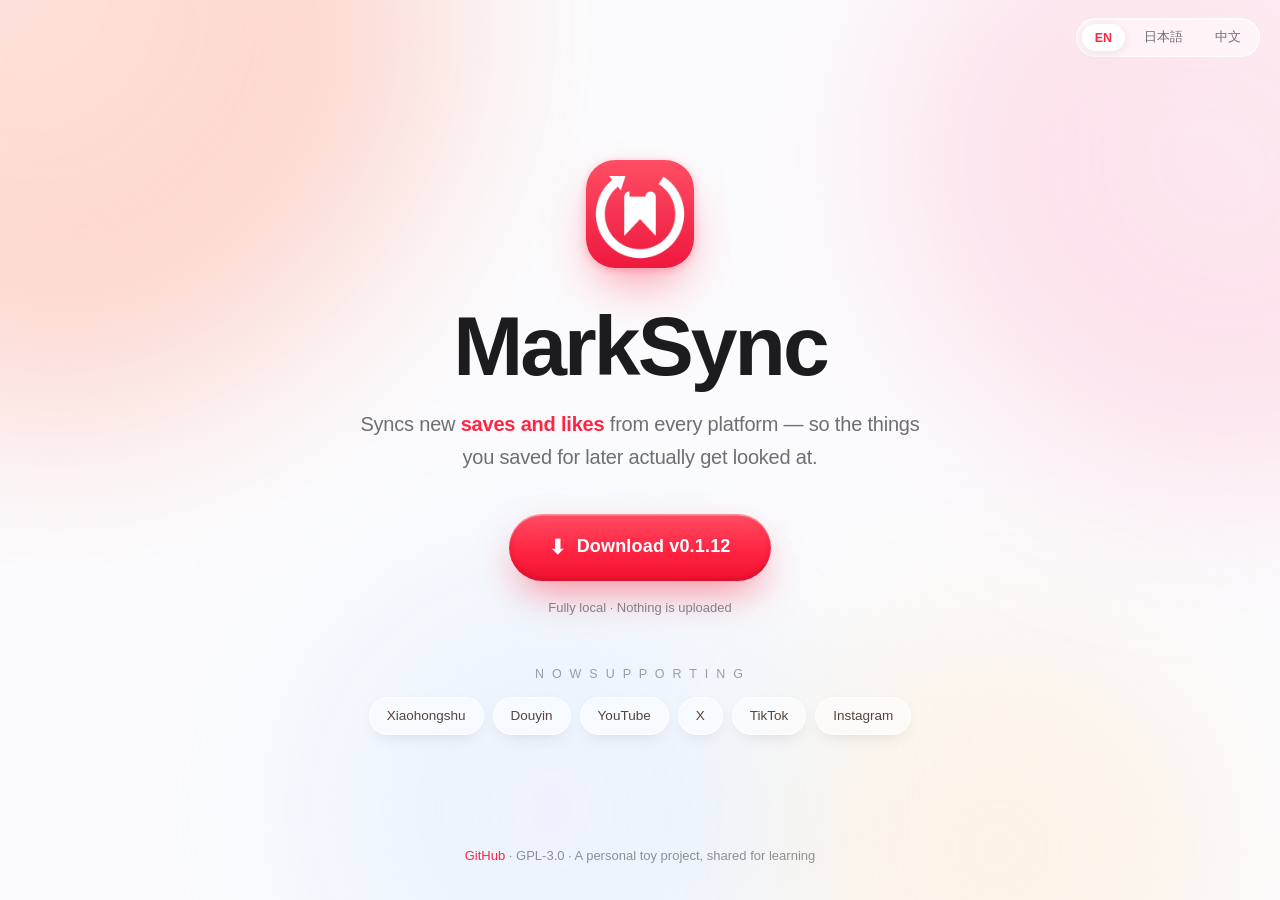
==== commit 59e32ca9: "官网：极简一页屏 —— 只留 hero，语言默认英语（EN/日本語/中文）" ====
--- a/docs/index.html
+++ b/docs/index.html
@@ -1,12 +1,12 @@
 <!DOCTYPE html>
-<html lang="zh-CN">
+<html lang="en">
 <head>
 <meta charset="UTF-8">
 <meta name="viewport" content="width=device-width, initial-scale=1">
 <link rel="icon" href="icon.png">
 <link rel="apple-touch-icon" href="icon.png">
-<title>MarkSync — 收藏点赞同步</title>
-<meta name="description" content="自动同步小红书/抖音/YouTube/X/TikTok/Instagram 的收藏与点赞新增。纯本地、开源、不上传任何数据。">
+<title>MarkSync — saved & liked, all in one list</title>
+<meta name="description" content="Syncs new saves and likes from Xiaohongshu/Douyin/YouTube/X/TikTok/Instagram. Fully local, open source, nothing is uploaded.">
 <style>
   * { margin: 0; padding: 0; box-sizing: border-box; }
   :root {
@@ -17,7 +17,6 @@
     --glass-border: rgba(255, 255, 255, .75);
     --shadow: 0 24px 60px -24px rgba(60, 40, 90, .18);
   }
-  html { scroll-behavior: smooth; }
   body {
     font-family: -apple-system, BlinkMacSystemFont, "SF Pro Display", "PingFang SC", "Hiragino Sans", "Yu Gothic UI", "Microsoft YaHei", "Noto Sans CJK", sans-serif;
     color: var(--ink);
@@ -25,9 +24,11 @@
     background: #fbfbfd;
     overflow-x: hidden;
     -webkit-font-smoothing: antialiased;
+    min-height: 100vh;
+    display: flex;
+    flex-direction: column;
   }
   a { color: inherit; }
-  .wrap { max-width: 720px; margin: 0 auto; padding: 0 22px; position: relative; z-index: 2; }
 
   /* ---------- iOS 26 流动极光背景 ---------- */
   .aurora { position: fixed; inset: 0; z-index: 0; overflow: hidden; pointer-events: none; }
@@ -39,7 +40,7 @@
   @keyframes drift1 { to { transform: translate(6vmax, 4vmax) scale(1.12); } }
   @keyframes drift2 { to { transform: translate(-5vmax, 6vmax) scale(1.08) rotate(12deg); } }
   @keyframes drift3 { to { transform: translate(4vmax, -5vmax) scale(1.15); } }
-  @media (prefers-reduced-motion: reduce) { .blob { animation: none; } .reveal { opacity: 1 !important; transform: none !important; } }
+  @media (prefers-reduced-motion: reduce) { .blob, .logo { animation: none; } }
 
   /* ---------- 玻璃拟态 ---------- */
   .glass {
@@ -47,20 +48,19 @@
     -webkit-backdrop-filter: blur(28px) saturate(1.7);
     backdrop-filter: blur(28px) saturate(1.7);
     border: 1px solid var(--glass-border);
-    border-radius: 30px;
+    border-radius: 999px;
     box-shadow: var(--shadow), inset 0 1px 0 rgba(255,255,255,.8);
   }
 
   /* ---------- Hero ---------- */
-  .hero { min-height: 96vh; display: flex; flex-direction: column; align-items: center; justify-content: center; text-align: center; padding: 90px 22px 70px; position: relative; z-index: 2; }
-  .langs { position: fixed; top: 18px; right: 20px; z-index: 10; display: flex; gap: 6px; padding: 5px; border-radius: 999px; }
+  .hero { flex: 1; display: flex; flex-direction: column; align-items: center; justify-content: center; text-align: center; padding: 90px 22px 40px; position: relative; z-index: 2; }
+  .langs { position: fixed; top: 18px; right: 20px; z-index: 10; display: flex; gap: 6px; padding: 5px; }
   .langs button { border: none; background: transparent; color: var(--gray); font-size: 12.5px; font-weight: 500; padding: 5px 13px; border-radius: 999px; cursor: pointer; font-family: inherit; transition: all .18s ease; }
   .langs button:hover { color: var(--ink); }
   .langs button.on { background: rgba(255,255,255,.95); color: var(--red); font-weight: 600; box-shadow: 0 2px 10px rgba(0,0,0,.08); }
 
   .logo { width: 108px; height: 108px; border-radius: 27%; display: block; margin-bottom: 34px; box-shadow: 0 24px 50px -14px rgba(255,36,66,.5), 0 2px 8px rgba(255,36,66,.25); animation: float 5s ease-in-out infinite; }
   @keyframes float { 50% { transform: translateY(-9px); } }
-  @media (prefers-reduced-motion: reduce) { .logo { animation: none; } }
 
   h1 { font-size: clamp(46px, 9vw, 84px); font-weight: 800; letter-spacing: -.035em; line-height: 1.05; }
   .sub { font-size: clamp(16px, 2.4vw, 20px); color: var(--gray); max-width: 560px; margin: 18px auto 0; letter-spacing: -.01em; }
@@ -84,60 +84,10 @@
   .plat { background: rgba(255,255,255,.5); -webkit-backdrop-filter: blur(16px); backdrop-filter: blur(16px); border: 1px solid rgba(255,255,255,.8); border-radius: 999px; padding: 7px 17px; font-size: 13.5px; font-weight: 500; color: #55443f; box-shadow: 0 6px 18px -8px rgba(80,50,60,.18); transition: transform .15s ease; }
   .plat:hover { transform: translateY(-2px); }
 
-  .scroll-hint { position: absolute; bottom: 26px; left: 50%; transform: translateX(-50%); color: rgba(110,110,115,.5); font-size: 22px; animation: bob 2.2s ease-in-out infinite; }
-  @keyframes bob { 50% { transform: translate(-50%, 7px); } }
-  @media (prefers-reduced-motion: reduce) { .scroll-hint { animation: none; } }
-
-  /* ---------- 内容卡片 ---------- */
-  main { position: relative; z-index: 2; padding-bottom: 30px; }
-  .card { padding: 38px 36px; margin-bottom: 26px; }
-  h2 { font-size: 25px; font-weight: 700; letter-spacing: -.02em; margin-bottom: 6px; }
-  h2 .n { color: var(--red); }
-  .lead { color: var(--gray); font-size: 15px; margin-bottom: 24px; }
-  .lead b { color: var(--ink); }
-
-  .step { display: flex; gap: 16px; padding: 15px 0; border-bottom: 1px solid rgba(0,0,0,.05); }
-  .step:last-of-type { border-bottom: none; }
-  .step .idx { flex-shrink: 0; width: 32px; height: 32px; border-radius: 50%; background: linear-gradient(180deg, #ff4d63, var(--red)); color: #fff; font-weight: 700; display: flex; align-items: center; justify-content: center; font-size: 14px; box-shadow: 0 6px 14px -4px rgba(255,36,66,.5); margin-top: 2px; }
-  .step .t { font-weight: 600; font-size: 15.5px; letter-spacing: -.01em; }
-  .step .d { color: var(--gray); font-size: 14px; margin-top: 3px; }
-  code { background: rgba(0,0,0,.05); border-radius: 6px; padding: 1.5px 8px; font-family: "SF Mono", Menlo, monospace; font-size: 12.5px; color: #d4380d; }
-
-  pre { background: rgba(28,28,30,.92); -webkit-backdrop-filter: blur(10px); backdrop-filter: blur(10px); color: #e8e8ea; border-radius: 16px; padding: 15px 18px; overflow-x: auto; margin: 12px 0 0; border: 1px solid rgba(255,255,255,.1); }
-  pre code { background: none; color: inherit; padding: 0; font-size: 12.5px; line-height: 1.75; }
-  pre .c { color: #8e8e93; }
-
-  .callout { background: rgba(255,247,230,.7); border: 1px solid rgba(255,224,178,.9); border-radius: 16px; padding: 14px 17px; font-size: 13.5px; color: #96622a; margin-top: 22px; }
-  .privacy { background: rgba(240,249,244,.7); border: 1px solid rgba(198,233,212,.9); border-radius: 16px; padding: 17px 19px; font-size: 14px; color: #2a6b47; }
-  .privacy .pt { font-weight: 700; margin-bottom: 5px; }
-  .ver { font-size: 13px; color: var(--gray); margin-top: 18px; text-align: center; }
-  .ver a { color: var(--red); text-decoration: none; border-bottom: 1px solid rgba(255,36,66,.3); }
-
-  .feat { display: grid; grid-template-columns: 1fr 1fr; gap: 12px; }
-  .feat .f { background: rgba(255,255,255,.5); border: 1px solid rgba(255,255,255,.8); border-radius: 20px; padding: 18px 19px; transition: transform .16s ease, box-shadow .16s ease; }
-  .feat .f:hover { transform: translateY(-3px); box-shadow: 0 14px 30px -14px rgba(60,40,90,.2); }
-  .feat .ft { font-weight: 600; font-size: 15px; margin-bottom: 3px; letter-spacing: -.01em; }
-  .feat .fd { font-size: 13px; color: var(--gray); }
-
-  details.card { padding: 0; overflow: hidden; }
-  details summary { list-style: none; cursor: pointer; padding: 26px 36px; display: flex; align-items: center; justify-content: space-between; font-size: 19px; font-weight: 700; letter-spacing: -.02em; }
-  details summary::-webkit-details-marker { display: none; }
-  details summary::after { content: "＋"; color: var(--red); font-size: 22px; font-weight: 400; transition: transform .25s ease; }
-  details[open] summary::after { transform: rotate(45deg); }
-  details .body-in { padding: 0 36px 34px; }
-
-  footer { text-align: center; padding: 20px 0 54px; color: rgba(110,110,115,.75); font-size: 13px; position: relative; z-index: 2; }
+  footer { text-align: center; padding: 0 0 34px; color: rgba(110,110,115,.75); font-size: 13px; position: relative; z-index: 2; }
   footer a { color: var(--red); text-decoration: none; }
 
-  /* ---------- 入场动画 ---------- */
-  .reveal { opacity: 0; transform: translateY(26px); transition: opacity .7s ease, transform .7s cubic-bezier(.22,1,.36,1); }
-  .reveal.in { opacity: 1; transform: none; }
-
   @media (max-width: 600px) {
-    .card { padding: 28px 24px; border-radius: 26px; }
-    details summary { padding: 22px 24px; font-size: 17px; }
-    details .body-in { padding: 0 24px 26px; }
-    .feat { grid-template-columns: 1fr; }
     .logo { width: 92px; height: 92px; }
     .hero { padding-top: 76px; }
   }
@@ -153,194 +103,57 @@
   <header class="hero">
     <img class="logo" src="icon.png" alt="MarkSync" width="108" height="108">
     <h1 data-i18n="name">MarkSync</h1>
-    <p class="sub" data-i18n-html="tagline">自动同步你在各平台的<em>收藏与点赞</em>，专治"刷到就收藏，收藏就吃灰"。</p>
-    <a class="dl" id="dl" href="https://github.com/wumaohua233/marksync/releases/latest"><span class="arr">⬇</span> <span data-i18n="dl">下载插件</span></a>
-    <span class="dl-note" data-i18n="dlNote">纯本地 · 不上传任何数据</span>
-    <p class="plats-lead" data-i18n="platLead">现已支持</p>
+    <p class="sub" data-i18n-html="tagline">Syncs new <em>saves and likes</em> from every platform — so the things you saved for later actually get looked at.</p>
+    <a class="dl" id="dl" href="https://github.com/wumaohua233/marksync/releases/latest"><span class="arr">⬇</span> <span data-i18n="dl">Download</span></a>
+    <span class="dl-note" data-i18n="dlNote">Fully local · Nothing is uploaded</span>
+    <p class="plats-lead" data-i18n="platLead">NOW SUPPORTING</p>
     <div class="plats" id="plats"></div>
-    <div class="scroll-hint" aria-hidden="true">⌄</div>
   </header>
-
-  <main class="wrap">
-    <section class="card glass reveal">
-      <h2><span class="n" data-i18n="installN">3 步</span> <span data-i18n="installTitle">安装</span></h2>
-      <p class="lead" data-i18n-html="installLead">Chrome 非商店扩展需要「开发者模式」加载，一次装好，之后自动用。<b>注意：先解压，再选文件夹 —— zip 本身拖不进去。</b></p>
-      <div class="step"><div class="idx">1</div><div class="body"><div class="t" data-i18n="s1t">下载并解压</div><div class="d" data-i18n="s1d">点上面的按钮下载 zip，解压得到一个 marksync 文件夹。</div></div></div>
-      <div class="step"><div class="idx">2</div><div class="body"><div class="t" data-i18n="s2t">打开扩展页，开「开发者模式」</div><div class="d" data-i18n-html="s2d">Chrome 地址栏输入 <code>chrome://extensions</code> 回车，打开右上角的「开发者模式」开关。</div></div></div>
-      <div class="step"><div class="idx">3</div><div class="body"><div class="t" data-i18n="s3t">加载已解压的扩展程序</div><div class="d" data-i18n="s3d">点「加载已解压的扩展程序」，选中第 1 步解压出的那个文件夹 —— 装好了。</div></div></div>
-      <div class="step"><div class="idx">✓</div><div class="body"><div class="t" data-i18n="s4t">开始用</div><div class="d" data-i18n="s4d">在浏览器登录你要追的平台网页版，点插件图标 →「同步」。</div></div></div>
-      <div class="callout" data-i18n="callout">💡 每次重启 Chrome 可能提示「要停用开发者模式扩展吗」，点「保留」别停用即可。这是 Chrome 对非商店扩展的常规提醒，不是出错。</div>
-    </section>
-
-    <section class="card glass reveal">
-      <h2 data-i18n="featTitle">它能做什么</h2>
-      <p class="lead" data-i18n="featLead">6 个平台的收藏/点赞，后台悄悄同步，攒成一份待看清单。</p>
-      <div class="feat">
-        <div class="f"><div class="ft" data-i18n="f1t">🔔 后台自动同步</div><div class="fd" data-i18n="f1d">定时检查各平台新收藏，角标 + 通知提醒，不用你手动翻。</div></div>
-        <div class="f"><div class="ft" data-i18n="f2t">🎯 按平台单独同步</div><div class="fd" data-i18n="f2d">同步按钮带下拉，可只同步某个平台，并显示各自上次同步时间。</div></div>
-        <div class="f"><div class="ft" data-i18n="f3t">📤 一键导出 CSV</div><div class="fd" data-i18n="f3d">整个清单导成表格，Excel 直接打开，来源/标题/链接一应俱全。</div></div>
-        <div class="f"><div class="ft" data-i18n="f4t">🌏 中/英/日 三语</div><div class="fd" data-i18n="f4d">界面跟随浏览器语言自动切换。</div></div>
-      </div>
-    </section>
-
-    <details class="card glass reveal">
-      <summary data-i18n="upTitle">装了旧版怎么更新</summary>
-      <div class="body-in">
-        <p class="lead" data-i18n="upLead">扩展会自己检查新版本，有新版本时弹出提示。更新有两条路：</p>
-        <div class="step"><div class="idx">A</div><div class="body">
-          <div class="t" data-i18n="upCmdT">命令行（最省事，推荐）</div>
-          <div class="d" data-i18n="upCmdD">装的时候用 git clone，以后一条命令更新。更新完回扩展页点一下刷新图标即可生效。</div>
-<pre><code><span class="c"># <span data-i18n="upCmdInstall">首次安装</span></span>
-git clone https://github.com/wumaohua233/marksync.git ~/marksync
-
-<span class="c"># <span data-i18n="upCmdUpdate">以后更新</span></span>
-cd ~/marksync &amp;&amp; git pull</code></pre>
-        </div></div>
-        <div class="step"><div class="idx">B</div><div class="body">
-          <div class="t" data-i18n="upManT">手动覆盖</div>
-          <div class="d" data-i18n="upManD">下载新 zip，解压后覆盖到原来那个文件夹（系统问「替换」就点替换），然后回 chrome://extensions 点一下 MarkSync 卡片上的刷新图标。</div>
-        </div></div>
-        <div class="callout" data-i18n="upNote">🔒 不用卸载旧的，覆盖就行。扩展 ID 是固定的，所以清单和已读记录不会丢 —— 它们存在浏览器里，不在扩展文件夹里。</div>
-      </div>
-    </details>
-
-    <section class="card glass reveal">
-      <h2 data-i18n="privTitle">数据与隐私</h2>
-      <p class="lead" data-i18n="privLead">所有数据只存在你自己的浏览器里。没有服务器，没有账号，没有任何上报。</p>
-      <div class="privacy">
-        <div class="pt" data-i18n="privVerifyT">🔍 不用信我，你可以自己核验</div>
-        <div data-i18n="privVerifyD">代码全在 GitHub 上。全仓库搜索 fetch( ，除了 6 个平台和一个用于探测网络的百度 favicon，没有任何指向第三方的请求；数据存在 chrome.storage.local。有疑惑可以直接在仓库里提 issue。</div>
-      </div>
-      <p class="ver" id="ver"></p>
-    </section>
-  </main>
 
   <footer>
     <a href="https://github.com/wumaohua233/marksync">GitHub</a> · GPL-3.0 ·
-    <span data-i18n="footer">个人玩具项目，仅供学习交流</span>
+    <span data-i18n="footer">A personal toy project, shared for learning</span>
   </footer>
 
 <script>
 const REPO = "wumaohua233/marksync";
 const API  = "https://api.github.com/repos/" + REPO + "/releases/latest";
 
+// 顺序即按钮顺序：EN → 日本語 → 中文；默认英语
 const I18N = {
-  zh_CN: {
-    title: "MarkSync — 收藏点赞同步",
-    name: "MarkSync",
-    tagline: '自动同步你在各平台的<em>收藏与点赞</em>，专治"刷到就收藏，收藏就吃灰"。',
-    dl: "下载插件", dlNote: "纯本地 · 不上传任何数据", platLead: "现 已 支 持",
-    installN: "3 步", installTitle: "安装",
-    installLead: "Chrome 非商店扩展需要「开发者模式」加载，一次装好，之后自动用。<b>注意：先解压，再选文件夹 —— zip 本身拖不进去。</b>",
-    s1t: "下载并解压（别把 zip 直接拖进 Chrome）", s1d: "点上面的按钮下载 zip，双击解压，得到一个 marksync 文件夹。注意：Chrome 不会处理没解压的 zip，直接拖进去只会报「无法加载扩展程序」。",
-    s2t: "打开扩展页，开「开发者模式」", s2d: 'Chrome 地址栏输入 <code>chrome://extensions</code> 回车，打开右上角的「开发者模式」开关。',
-    s3t: "加载已解压的扩展程序", s3d: "点「加载已解压的扩展程序」，选中第 1 步解压出的那个文件夹 —— 装好了。",
-    s4t: "开始用", s4d: "在浏览器登录你要追的平台网页版，点插件图标 →「同步」。",
-    callout: "💡 每次重启 Chrome 可能提示「要停用开发者模式扩展吗」，点「保留」别停用即可。这是 Chrome 对非商店扩展的常规提醒，不是出错。",
-    upTitle: "装了旧版怎么更新",
-    upLead: "扩展会自己检查新版本，有新版本时弹出提示。更新有两条路：",
-    upCmdT: "命令行（最省事，推荐）",
-    upCmdD: "装的时候用 git clone，以后一条命令更新。更新完回扩展页点一下刷新图标即可生效。",
-    upCmdInstall: "首次安装", upCmdUpdate: "以后更新",
-    upManT: "手动覆盖",
-    upManD: "下载新 zip，解压后覆盖到原来那个文件夹（系统问「替换」就点替换），然后回 chrome://extensions 点一下 MarkSync 卡片上的刷新图标。",
-    upNote: "🔒 不用卸载旧的，覆盖就行。扩展 ID 是固定的，所以清单和已读记录不会丢 —— 它们存在浏览器里，不在扩展文件夹里。",
-    featTitle: "它能做什么",
-    featLead: "6 个平台的收藏/点赞，后台悄悄同步，攒成一份待看清单。",
-    f1t: "🔔 后台自动同步", f1d: "定时检查各平台新收藏，角标 + 通知提醒，不用你手动翻。",
-    f2t: "🎯 按平台单独同步", f2d: "同步按钮带下拉，可只同步某个平台，并显示各自上次同步时间。",
-    f3t: "📤 一键导出 CSV", f3d: "整个清单导成表格，Excel 直接打开，来源/标题/链接一应俱全。",
-    f4t: "🌏 中/英/日 三语", f4d: "界面跟随浏览器语言自动切换。",
-    privTitle: "数据与隐私",
-    privLead: "所有数据只存在你自己的浏览器里。没有服务器，没有账号，没有任何上报。",
-    privVerifyT: "🔍 不用信我，你可以自己核验",
-    privVerifyD: "代码全在 GitHub 上。全仓库搜索 fetch( ，除了 6 个平台和一个用于探测网络的百度 favicon，没有任何指向第三方的请求；数据存在 chrome.storage.local。有疑惑可以直接在仓库里提 issue。",
-    footer: "个人玩具项目，仅供学习交流",
-    latest: (v) => `<a href="https://github.com/${REPO}/releases/tag/v${v}" target="_blank" rel="noopener">最新版本 v${v}</a> · <a href="https://github.com/${REPO}/releases" target="_blank" rel="noopener">更新日志</a>`,
-    noRelease: (u) => `<a href="${u}" target="_blank" rel="noopener">在 GitHub 上查看最新版本</a>`,
-  },
   en: {
     title: "MarkSync — saved & liked, all in one list",
     name: "MarkSync",
     tagline: 'Syncs new <em>saves and likes</em> from every platform — so the things you saved for later actually get looked at.',
     dl: "Download", dlNote: "Fully local · Nothing is uploaded", platLead: "N O W  S U P P O R T I N G",
-    installN: "3 steps", installTitle: "to install",
-    installLead: "Extensions outside the Chrome Web Store load in Developer mode. Set it up once, then forget about it. <b>Important: unzip first, then pick the folder — Chrome can't install the zip itself.</b>",
-    s1t: "Download and unzip (don't drag the zip into Chrome)", s1d: "Hit the button above, then unzip it — you'll get a folder called marksync. Note: Chrome can't install a zip that has a folder inside it, so dragging the zip straight in just shows an error.",
-    s2t: "Open the extensions page and enable Developer mode", s2d: 'Go to <code>chrome://extensions</code> and flip the "Developer mode" switch in the top-right corner.',
-    s3t: "Load the unpacked extension", s3d: 'Click "Load unpacked" and pick the folder you unzipped in step 1. Done.',
-    s4t: "Start using it", s4d: "Log in to whichever platforms you use in your browser, then click the icon and hit Sync.",
-    callout: '💡 Chrome may ask "Disable developer mode extensions?" on restart. Click Keep — this is a routine prompt for non-store extensions, not an error.',
-    upTitle: "Updating from an older version",
-    upLead: "The extension checks for new releases itself and shows a banner when one is out. Two ways to update:",
-    upCmdT: "Command line (easiest)",
-    upCmdD: "Install with git clone, then a single command keeps you current. After pulling, hit the reload icon on the extension card.",
-    upCmdInstall: "Install", upCmdUpdate: "Update later",
-    upManT: "Manual overwrite",
-    upManD: "Download the new zip and unzip it over the same folder (click Replace when your OS asks), then hit the reload icon on the MarkSync card in chrome://extensions.",
-    upNote: "🔒 No need to remove the old install — just overwrite it. The extension ID is fixed, so your list and read history stay put: they live in the browser, not in the extension folder.",
-    featTitle: "What it does",
-    featLead: "Saves and likes from six platforms, quietly synced into one list.",
-    f1t: "🔔 Syncs in the background", f1d: "Checks for new saves on a schedule and pings you with a badge and a notification.",
-    f2t: "🎯 Sync one platform at a time", f2d: "The Sync button has a dropdown — sync a single platform and see when each was last synced.",
-    f3t: "📤 Export to CSV", f3d: "Dump the whole list to a spreadsheet, ready for Excel, with source, title and link.",
-    f4t: "🌏 English / 中文 / 日本語", f4d: "The UI follows your browser language.",
-    privTitle: "Data & privacy",
-    privLead: "Everything stays in your own browser. No server, no account, no telemetry.",
-    privVerifyT: "🔍 Don't take my word for it — check",
-    privVerifyD: "The whole thing is on GitHub. Search the repo for fetch( — apart from the six platforms and one Baidu favicon used to probe connectivity, nothing points anywhere else. Data lives in chrome.storage.local. Open an issue if anything looks off.",
     footer: "A personal toy project, shared for learning",
-    latest: (v) => `<a href="https://github.com/${REPO}/releases/tag/v${v}" target="_blank" rel="noopener">Latest v${v}</a> · <a href="https://github.com/${REPO}/releases" target="_blank" rel="noopener">changelog</a>`,
-    noRelease: (u) => `<a href="${u}" target="_blank" rel="noopener">See the latest release on GitHub</a>`,
   },
   ja: {
     title: "MarkSync — 保存といいねをひとつのリストに",
     name: "MarkSync",
     tagline: "各プラットフォームの<em>保存といいね</em>を自動で同期。あとで見るつもりが溜まったまま、を解消します。",
     dl: "ダウンロード", dlNote: "完全ローカル · 送信なし", platLead: "対 応 中",
-    installN: "3 ステップ", installTitle: "でインストール",
-    installLead: "Chrome ウェブストア以外の拡張機能は「デベロッパーモード」で読み込みます。一度設定すれば、あとは自動です。<b>重要：先に解凍し、フォルダを選んでください。zip のままではインストールできません。</b>",
-    s1t: "ダウンロードして解凍（zip を直接ドラッグしない）", s1d: "上のボタンで zip をダウンロードし、必ず解凍してください。marksync フォルダができます。注意：中にフォルダがある zip は Chrome がインストールできず、そのままドラッグするとエラーになります。",
-    s2t: "拡張機能ページを開き、デベロッパーモードをオン", s2d: 'アドレスバーに <code>chrome://extensions</code> と入力して開き、右上の「デベロッパーモード」をオンにします。',
-    s3t: "パッケージ化されていない拡張機能を読み込む", s3d: "「パッケージ化されていない拡張機能を読み込む」をクリックし、手順 1 で解凍したフォルダを選びます。完了です。",
-    s4t: "使ってみる", s4d: "ブラウザで各プラットフォームにログインし、拡張機能のアイコンをクリックして「同期」を押します。",
-    callout: "💡 Chrome の再起動時に「デベロッパーモードの拡張機能を無効にしますか？」と聞かれることがあります。「保持」を選べば大丈夫です。ストア外の拡張機能に対する通常の確認で、エラーではありません。",
-    upTitle: "旧バージョンからの更新",
-    upLead: "拡張機能が自分で新バージョンを確認し、あれば通知します。更新方法は 2 通り：",
-    upCmdT: "コマンドライン（いちばん簡単）",
-    upCmdD: "git clone でインストールしておけば、コマンド 1 つで更新できます。更新後は拡張機能ページで再読み込みアイコンを押してください。",
-    upCmdInstall: "初回インストール", upCmdUpdate: "以降の更新",
-    upManT: "手動で上書き",
-    upManD: "新しい zip を同じフォルダに上書き解凍し（「置き換え」を選ぶ）、chrome://extensions の MarkSync カードの再読み込みアイコンを押します。",
-    upNote: "🔒 古いほうを削除する必要はありません。上書きするだけで大丈夫です。拡張機能 ID は固定なので、リストと既読履歴はそのまま残ります（ブラウザ側に保存されています）。",
-    featTitle: "できること",
-    featLead: "6 つのプラットフォームの保存といいねを、裏で静かに同期してひとつのリストに。",
-    f1t: "🔔 バックグラウンドで自動同期", f1d: "定期的に新着を確認し、バッジと通知で知らせます。手動で探す必要はありません。",
-    f2t: "🎯 プラットフォーム単位で同期", f2d: "同期ボタンのドロップダウンから 1 つだけ同期できます。それぞれの前回同期時刻も表示します。",
-    f3t: "📤 CSV エクスポート", f3d: "リスト全体を表形式で書き出します。Excel でそのまま開け、ソース・タイトル・リンクが入っています。",
-    f4t: "🌏 日本語 / English / 中文", f4d: "UI はブラウザの言語に合わせて自動で切り替わります。",
-    privTitle: "データとプライバシー",
-    privLead: "データはすべてあなたのブラウザの中だけにあります。サーバーもアカウントも、送信もありません。",
-    privVerifyT: "🔍 信用しなくて大丈夫、自分で確認できます",
-    privVerifyD: "コードはすべて GitHub にあります。リポジトリ全体で fetch( を検索してみてください。6 つのプラットフォームと、接続確認に使う 1 つの Baidu favicon 以外に、外部へのリクエストはありません。データは chrome.storage.local に保存されます。気になる点は Issue でどうぞ。",
     footer: "個人の趣味プロジェクトです",
-    latest: (v) => `<a href="https://github.com/${REPO}/releases/tag/v${v}" target="_blank" rel="noopener">最新版 v${v}</a> · <a href="https://github.com/${REPO}/releases" target="_blank" rel="noopener">変更履歴</a>`,
-    noRelease: (u) => `<a href="${u}" target="_blank" rel="noopener">GitHub で最新リリースを見る</a>`,
+  },
+  zh_CN: {
+    title: "MarkSync — 收藏点赞同步",
+    name: "MarkSync",
+    tagline: '自动同步你在各平台的<em>收藏与点赞</em>，专治"刷到就收藏，收藏就吃灰"。',
+    dl: "下载插件", dlNote: "纯本地 · 不上传任何数据", platLead: "现 已 支 持",
+    footer: "个人玩具项目，仅供学习交流",
   },
 };
 
 const PLATFORMS = {
-  zh_CN: ["小红书", "抖音", "YouTube", "X", "TikTok", "Instagram"],
   en: ["Xiaohongshu", "Douyin", "YouTube", "X", "TikTok", "Instagram"],
   ja: ["小紅書", "抖音", "YouTube", "X", "TikTok", "Instagram"],
+  zh_CN: ["小红书", "抖音", "YouTube", "X", "TikTok", "Instagram"],
 };
-const LANG_NAMES = { zh_CN: "中文", en: "EN", ja: "日本語" };
+const LANG_NAMES = { en: "EN", ja: "日本語", zh_CN: "中文" };
 
 const saved = localStorage.getItem("marksync-lang");
 const fromUrl = new URLSearchParams(location.search).get("lang");
-const browser = (navigator.language || "en").toLowerCase();
-const guess = browser.startsWith("zh") ? "zh_CN" : browser.startsWith("ja") ? "ja" : "en";
-let lang = [saved, fromUrl].find((v) => v && I18N[v]) || guess;
+let lang = [saved, fromUrl].find((v) => v && I18N[v]) || "en";
 
 function apply(next) {
   lang = next;
@@ -370,7 +183,6 @@
   });
 
   renderDl();
-  renderVersion(); // 语言变了，下载按钮和版本号两处文案都要跟着换
 }
 
 let release = null;
@@ -381,13 +193,6 @@
   if (release?.zip) dl.href = release.zip;
   const v = release?.version ? " v" + release.version : "";
   dl.innerHTML = `<span class="arr">⬇</span> <span>${I18N[lang].dl}${v}</span>`;
-}
-
-function renderVersion() {
-  const el = document.getElementById("ver");
-  const d = I18N[lang];
-  if (!release) return;
-  el.innerHTML = release.version ? d.latest(release.version) : d.noRelease(release.url);
 }
 
 // 版本和下载链接的取值顺序：
@@ -407,7 +212,6 @@
         const href = "dl/" + j.file;
         release = { version: String(j.version), zip: href, url: href };
         renderDl();
-        renderVersion();
         return;
       }
     }
@@ -428,14 +232,7 @@
     release = { version: null, url: fallback, zip: null };
   }
   renderDl();
-  renderVersion();
 }
-
-// 入场动画：卡片滚动进视口时浮上来
-const io = new IntersectionObserver((entries) => {
-  entries.forEach((e) => { if (e.isIntersecting) { e.target.classList.add("in"); io.unobserve(e.target); } });
-}, { threshold: 0.12 });
-document.querySelectorAll(".reveal").forEach((el) => io.observe(el));
 
 apply(lang);
 loadRelease();
